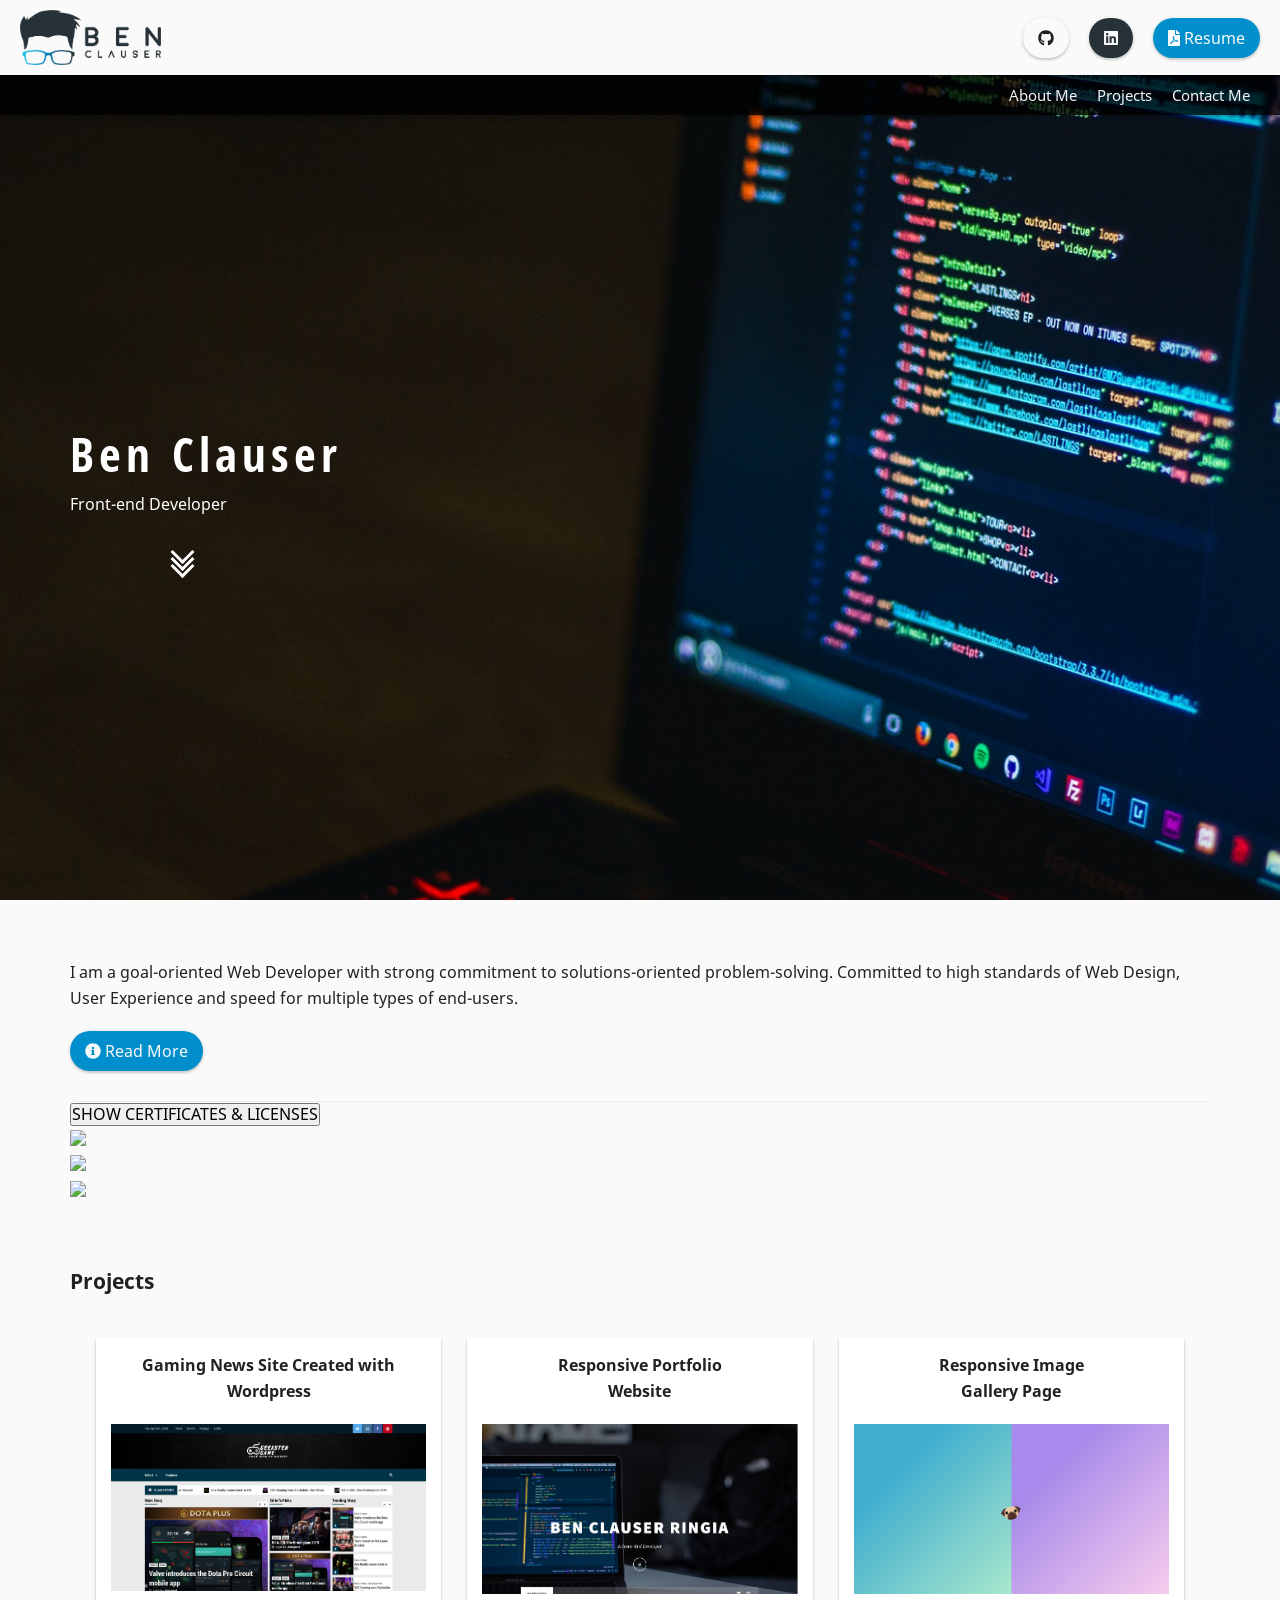
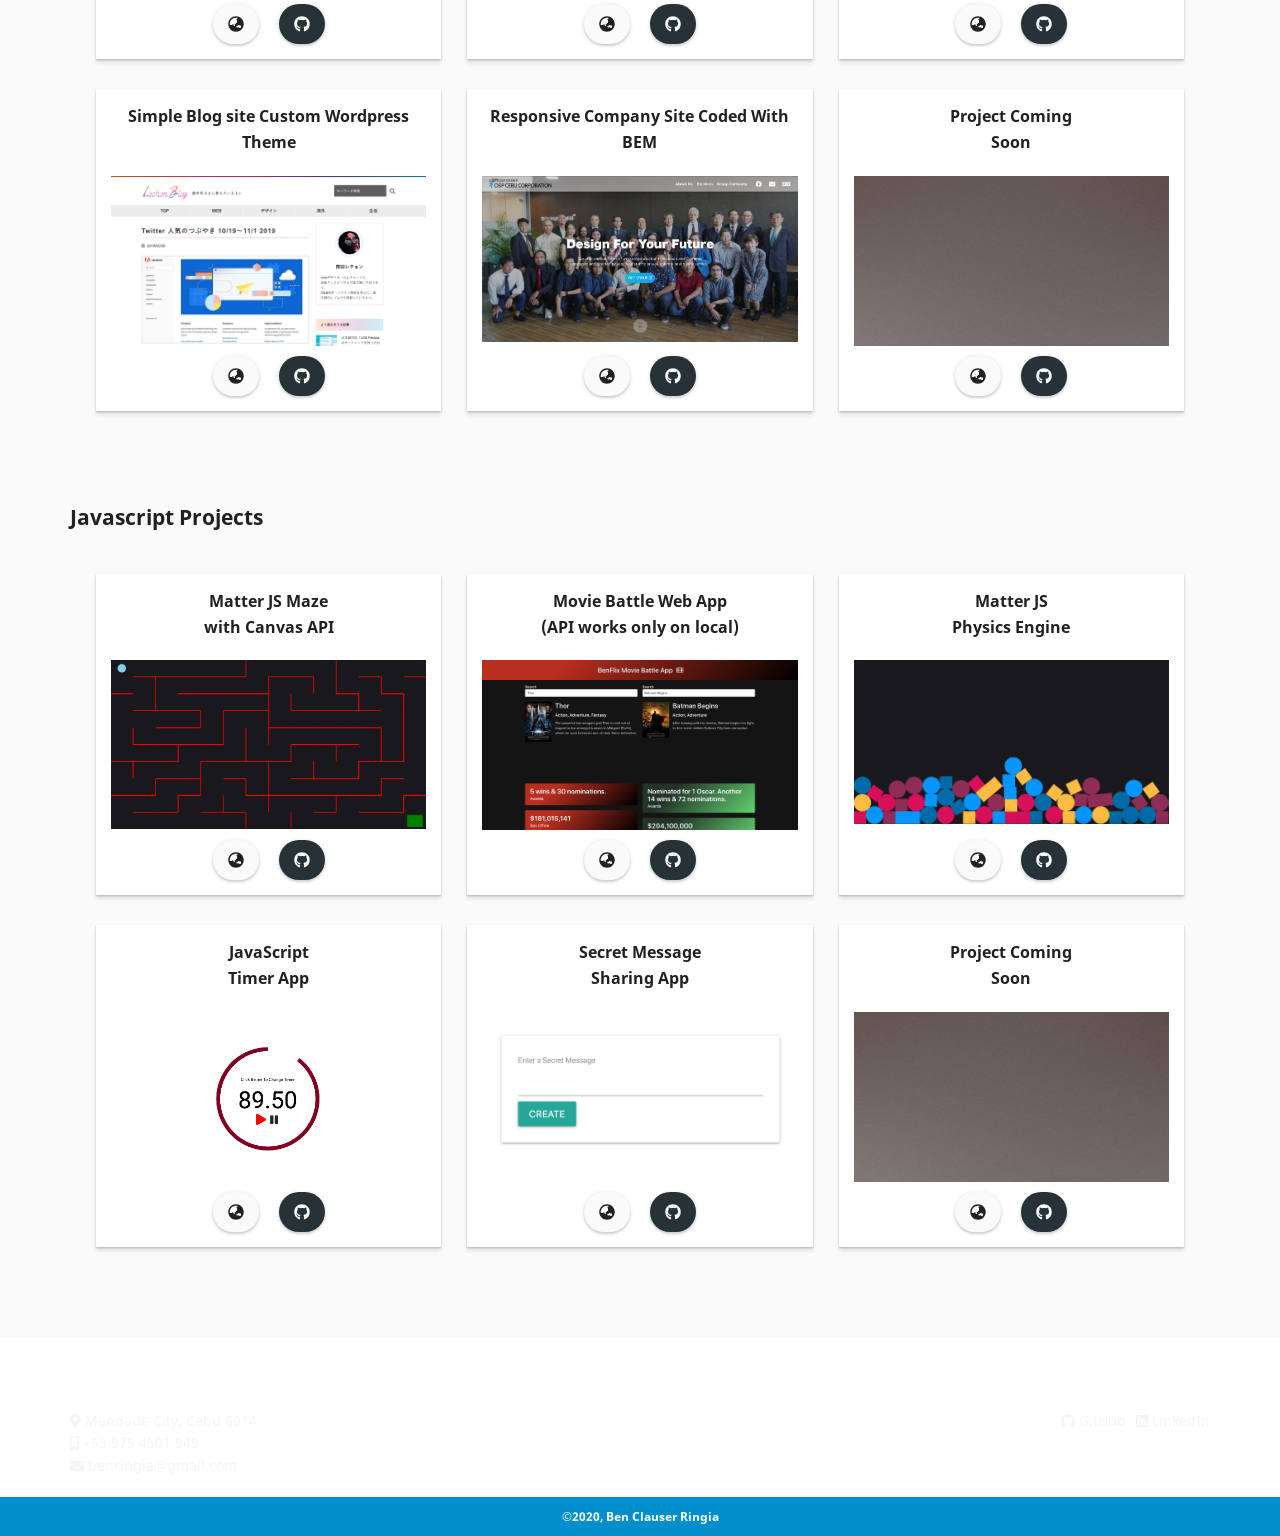
==== index.html @ a56ebf67 "added certificates" ====
<!DOCTYPE html>
<html class="no-js" lang="EN">
  <head>
    <meta http-equiv="X-UA-Compatible" content="IE=edge">
    <meta charset="utf-8">

    <title>Ben Clauser</title>

    <meta name="viewport" content="width=device-width, initial-scale=1">

    <meta name="mobile-web-app-capable" content="yes">
    <meta name="theme-color" content="#263238">

    <meta name="apple-mobile-web-app-capable" content="yes">
    <meta name="apple-mobile-web-app-status-bar-style" content="black">

    <meta name="msapplication-TileColor" content="#263238">
    <meta name="msapplication-TileImage" content="assets/app-icon/ms-icon-144x144.png">

    <link rel="apple-touch-icon" sizes="57x57" href="assets/app-icon/apple-icon-57x57.png">
    <link rel="apple-touch-icon" sizes="60x60" href="assets/app-icon/apple-icon-60x60.png">
    <link rel="apple-touch-icon" sizes="72x72" href="assets/app-icon/apple-icon-72x72.png">
    <link rel="apple-touch-icon" sizes="76x76" href="assets/app-icon/apple-icon-76x76.png">
    <link rel="apple-touch-icon" sizes="114x114" href="assets/app-icon/apple-icon-114x114.png">
    <link rel="apple-touch-icon" sizes="120x120" href="assets/app-icon/apple-icon-120x120.png">
    <link rel="apple-touch-icon" sizes="144x144" href="assets/app-icon/apple-icon-144x144.png">
    <link rel="apple-touch-icon" sizes="152x152" href="assets/app-icon/apple-icon-152x152.png">
    <link rel="apple-touch-icon" sizes="180x180" href="assets/app-icon/apple-icon-180x180.png">

    <link rel="icon" type="image/png" sizes="192x192" href="assets/app-icon/android-icon-192x192.png">
    <link rel="icon" type="image/png" sizes="32x32" href="assets/app-icon/favicon-32x32.png">
    <link rel="icon" type="image/png" sizes="96x96" href="assets/app-icon/favicon-96x96.png">
    <link rel="icon" type="image/png" sizes="16x16" href="assets/app-icon/favicon-16x16.png">
    <link rel="shortcut icon" href="assets/app-icon/favicon.ico">

    <link href='https://fonts.googleapis.com/css?family=Raleway:400,200' rel='stylesheet' type='text/css'> 
    <!-- <link href="//netdna.bootstrapcdn.com/font-awesome/4.1.0/css/font-awesome.min.css" rel="stylesheet"> -->


    <link rel="stylesheet" type="text/css" media="all" href="styles/style.css">
  </head>

  <body id="site-body">

    <!--[if IE]><p class="c-browser-notice">You are using an <strong>outdated</strong> browser. Please upgrade your browser to improve your experience and security.</p><![endif]-->

    <header class="l-site-header">

      <div class="l-site-header-content l-flex is-jus-spbetween is-alt-center">

        <div class="l-site-header-branding">
          <a class="c-site-branding" href="index.html">
          <img class="c-site-branding-logo" src="assets/images/logo.png" alt="benclauser">
          <!-- <h1 class="c-site-branding-title u-hidden-md-max">Ben<span class="u-color-info">Clauser</span></h1> -->
          </a>
        </div><!-- End - branding -->

        <div class="l-site-header-action l-flex is-col is-row-md is-jus-center l-gap-20">
          <div class="l-gap-item hovbtn"><a class="c-button btn is-light" href="https://github.com/benringia" target="_blank"><i class="fab fa-github"></i><span class="u-hidden-lg-max custom">&nbsp;GitHub</span></a></div>
          <div class="l-gap-item hovbtn"><a class="c-button btn" href="https://www.linkedin.com/in/benringia/" target="_blank"><i class="fab fa-linkedin"></i><span class="u-hidden-lg-max custom">&nbsp;LinkedIn</span></a></div>
          <div class="l-gap-item"><a class="c-button is-info" href="" target="_blank"><i class="fas fa-file-pdf"></i><span class="u-hidden-lg-max">&nbsp;Resume</span></a></div>
        </div><!-- End - cta -->

        <div class="l-site-header-menu u-hidden-lg-min">
          <a class="c-site-menu" href="javascript:void(0)"><span class="c-site-menu-box"><span class="c-site-menu-inner"></span></span></a>
        </div><!-- End - menu -->

      </div><!-- End - content -->

      <div class="l-site-header-content u-background-black02">

        <nav class="l-site-header-navigation">
          <ul class="c-site-nav">
            <li class="c-site-nav-item"><a href="#contact">Contact Me</a></li>
            <li class="c-site-nav-item"><a href="#projects">Projects</a></li>
            <li class="c-site-nav-item"><a href="#start">About Me</a></li>
          </ul><!-- End - site-nav -->
        </nav><!-- End - navigation -->

      </div><!-- End - content -->

    </header><!-- End - site-header -->


    <main class="l-site-main">

      <div class="l-site-atf l-parallax u-background-grey-200">

        <div class="l-container l-flex is-alt-center-md u-height-100">
          <div class="l-flex-item-12">
            <section class="l-section has-padding-narrow">

              <h2 class="c-heading-above-the-fold u-color-primary">Ben Clauser</h2>
              <p class="u-color-primary u-mar-bottom-20 u-mar-bottom-lg-40">Front-end Developer</p>
              <div class="arrow">
                <span></span>
                <span></span>
                <span></span>
              </div>
              <!-- <div class="l-flex is-jus-center l-gap-20 u-mar-bottom-10">
                <div class="l-gap-item"><a class="c-button is-success" href=""><i class="fas fa-cloud-download-alt"></i>&nbsp;Download</a></div>
                <div class="l-gap-item"><a class="c-button" href=""><i class="fas fa-folder-open"></i><span class="u-hidden-lg-max">&nbsp;All Version</span></a></div>
              </div> -->

            </section><!-- End - section -->
          </div><!-- End - flex content -->
        </div><!-- End - container -->

        
         
          <img class="l-parallax-image" data-speed="-1" src="assets/images/image-above-the-fold.jpg" alt="Parallax Image">
        

      </div><!-- End - site-atf, parallax -->

      <article class="l-site-content">

        <!-- This heading is for screen reader -->
        <h6 class="sr-only">Ben Clauser Ringia</h6>

        <div class="u-bordered is-bottom is-seq">
          <div class="l-container">
            <section id="start" class="l-section">

              <!-- <h2 class="c-heading-section u-mar-bottom-20 u-mar-bottom-lg-20">About Me</h2> -->

              <div class="u-bordered is-bottom u-pad-bottom-20 u-pad-bottom-md-30">
                <p class="u-mar-bottom-20">I am a goal-oriented Web Developer with strong commitment to solutions-oriented problem-solving. Committed to high standards of Web Design, User Experience and speed for multiple types of end-users.</p>
                <div class="l-gap-item"><a class="c-button .minw is-info" href=""><i class="icon fas fa-info-circle"></i><span>&nbsp;Read More</span></a></div>
              </div>
              <div class="accordion-parent">
                <button class="accordion">SHOW CERTIFICATES & LICENSES</button>
                <div class="panel">
                <div class="galleryContainer">
                  <div class="slideShowContainer">
                      <!-- <div id="playPause" onclick="playPauseSlides()"></div> -->
                      <div onclick="plusSlides(-1)" class="nextPrevBtn leftArrow"><span class="arrow arrowLeft"></span></div>
                      <div onclick="plusSlides(1)" class="nextPrevBtn rightArrow"><span class="arrow arrowRight"></span></div>
                      
                      <div class="imageHolder">
                          <img src="assets/images/cert2.png">
                      </div>
                      <div class="imageHolder">
                          <img src="assets/images/cert1.jpg">
                      </div>
                      <div class="imageHolder">
                          <img src="assets/images/cert3.png">
                      </div>
                      <!-- <div class="imageHolder">
                          <img src="images/img_4.jpg">
                          <p class="captionText">Caption Text-04</p>
                      </div> -->
                  </div>
                  <div id="dotsContainer"></div>
              </div>
            </div>
            </div>
              

              
                
                  <article id="projects" class="l-article ">
                    <h3 class="c-heading-article u-mar-bottom-20 u-mar-bottom-lg-40">Projects</h3>
                    <div class="carousel alt">
                    <div class="l-flex is-jus-spevenly u-mar-bottom-30">
                      <div class="l-flex-item-md-4 u-background-white u-box-shadow u-pad-15 u-mar-bottom-20 u-mar-bottom-md-0">
                        <h4 class = "u-text-center u-mar-bottom-20">Gaming News Site Created with Wordpress</h4>
                        <a href="http://www.geekstergame.com/" target="_blank" class="u-block u-mar-bottom-10"><div class="u-image"><img class="u-image-fluid u-hover-fx-1" src="assets/images/res-page-wordpress.png" alt=""></div></a>
                        <div class="l-flex is-jus-center l-gap-20 ">
                          <div class="l-gap-item hovbtn"><a class="c-button btn is-light" href="http://www.geekstergame.com/" target="_blank"><i class="fas fa-globe-asia"></i><span class="u-hidden-lg-max custom">&nbsp;Project</span></a></div>
                          <div class="l-gap-item hovbtn"><a class="c-button btn" href="http://www.geekstergame.com/" target="_blank"><i class="fab fa-github"></i><span class="u-hidden-lg-max custom">&nbsp;Code</span></a></div>
                        </div>
                      </div>
                      <div class="l-flex-item-md-4 u-background-white u-box-shadow u-pad-15 u-mar-bottom-20 u-mar-bottom-md-0">
                        <h4 class = "u-text-center u-mar-bottom-20">Responsive Portfolio <br>Website</h4>
                        <a href="https://benringia.github.io/benclauser/" target="_blank"class="u-block u-mar-bottom-10"><div class="u-image"><img class="u-image-fluid u-hover-fx-1" src="assets/images/portfolio.png" alt=""></div></a>
                        <div class="l-flex is-jus-center l-gap-20 ">
                          <div class="l-gap-item hovbtn"><a class="c-button btn is-light" href="https://benringia.github.io/benclauser/" target="_blank"><i class="fas fa-globe-asia"></i><span class="u-hidden-lg-max custom">&nbsp;Project</span></a></div>
                          <div class="l-gap-item hovbtn"><a class="c-button btn" href="https://github.com/benringia/benclauser" target="_blank"><i class="fab fa-github"></i><span class="u-hidden-lg-max custom">&nbsp;Code</span></a></div>
                        </div>
                      </div>

                      <div class="l-flex-item-md-4 u-background-white u-box-shadow u-pad-15 u-mar-bottom-20 u-mar-bottom-md-0">
                        <h4 class = "u-text-center u-mar-bottom-20">Responsive Image <br>Gallery Page</h4>
                        <a href="https://benringia.github.io/nickles/" target="_blank" class="u-block u-mar-bottom-10"><div class="u-image"><img class="u-image-fluid u-hover-fx-1" src="assets/images/nickles.png" alt=""></div></a>
                        <div class="l-flex is-jus-center l-gap-20 ">
                          <div class="l-gap-item hovbtn"><a class="c-button btn is-light" href="https://benringia.github.io/nickles/" target="_blank"><i class="fas fa-globe-asia"></i><span class="u-hidden-lg-max custom">&nbsp;Project</span></a></div>
                          <div class="l-gap-item hovbtn"><a class="c-button btn" href="https://github.com/benringia/nickles" target="_blank"><i class="fab fa-github"></i><span class="u-hidden-lg-max custom">&nbsp;Code</span></a></div>
                        </div>
                      </div>
                    </div>
                    

                    <div class="l-flex is-jus-spevenly u-mar-bottom-30">
                      <div class="l-flex-item-md-4 u-background-white u-box-shadow u-pad-15 u-mar-bottom-20 u-mar-bottom-md-0">
                        <h4 class = "u-text-center u-mar-bottom-20">Simple Blog site Custom Wordpress Theme</h4>
                        <a href="https://benringia.github.io/blg/" target="_blank" class="u-block u-mar-bottom-10"><div class="u-image"><img class="u-image-fluid u-hover-fx-1" src="assets/images/res-wrd-theme.png" alt=""></div></a>
                        <div class="l-flex is-jus-center l-gap-20 ">
                          <div class="l-gap-item hovbtn"><a class="c-button btn is-light" href="https://benringia.github.io/blg/" target="_blank"><i class="fas fa-globe-asia"></i><span class="u-hidden-lg-max custom">&nbsp;Project</span></a></div>
                          <div class="l-gap-item hovbtn"><a class="c-button btn" href="https://github.com/benringia/blg" target="_blank"><i class="fab fa-github"></i><span class="u-hidden-lg-max custom">&nbsp;Code</span></a></div>
                        </div>
                      </div>
                      <div class="l-flex-item-md-4 u-background-white u-box-shadow u-pad-15 u-mar-bottom-20 u-mar-bottom-md-0">
                        <h4 class = "u-text-center u-mar-bottom-20">Responsive Company Site Coded With BEM</h4>
                        <a href="" class="u-block u-mar-bottom-10"><div class="u-image"><img class="u-image-fluid u-hover-fx-1" src="assets/images/res-page.png" alt=""></div></a>
                        <div class="l-flex is-jus-center l-gap-20 ">
                          <div class="l-gap-item hovbtn"><a class="c-button btn is-light" href=""><i class="fas fa-globe-asia"></i><span class="u-hidden-lg-max custom">&nbsp;Project</span></a></div>
                          <div class="l-gap-item hovbtn"><a class="c-button btn" href=""><i class="fab fa-github"></i><span class="u-hidden-lg-max custom">&nbsp;Code</span></a></div>
                        </div>
                      </div>
                      
                      <div class="l-flex-item-md-4 u-background-white u-box-shadow u-pad-15 u-mar-bottom-20 u-mar-bottom-md-0">
                        <h4 class = "u-text-center u-mar-bottom-20">Project Coming <br> Soon</h4>
                        <a href="" class="u-block u-mar-bottom-10"><div class="u-image"><img class="u-image-fluid u-hover-fx-1" src="assets/images/pic03.jpg" alt=""></div></a>
                        <div class="l-flex is-jus-center l-gap-20 ">
                          <div class="l-gap-item hovbtn"><a class="c-button btn is-light" href=""><i class="fas fa-globe-asia"></i><span class="u-hidden-lg-max custom">&nbsp;Project</span></a></div>
                          <div class="l-gap-item hovbtn"><a class="c-button btn" href=""><i class="fab fa-github"></i><span class="u-hidden-lg-max custom">&nbsp;Code</span></a></div>
                        </div>
                      </div>
                    </div>
                  </div> <!--Carousel-->
                    
                  </article><!-- End - article -->

                  <article id="javascript" class="l-article">

                    <h3 class="c-heading-article u-mar-bottom-20 u-mar-bottom-lg-40">Javascript Projects</h3>
                    <div class="l-flex is-jus-spevenly u-mar-bottom-30">
                      <div class="l-flex-item-md-4 u-background-white u-box-shadow u-pad-15 u-mar-bottom-20 u-mar-bottom-md-0">
                        <h4 class = "u-text-center u-mar-bottom-20">Matter JS Maze<br>with Canvas API</h4>
                        <a href="https://benringia.github.io/matter-maze/" target="_blank" class="u-block u-mar-bottom-10"><div class="u-image"><img class="u-image-fluid u-hover-fx-1" src="assets/images/maze.png" alt=""></div></a>
                        <div class="l-flex is-jus-center l-gap-20 ">
                          <div class="l-gap-item hovbtn"><a class="c-button btn is-light" href="https://benringia.github.io/matter-maze/" target="_blank"><i class="fas fa-globe-asia"></i><span class="u-hidden-lg-max custom">&nbsp;Project</span></a></div>
                          <div class="l-gap-item hovbtn"><a class="c-button btn" href="https://github.com/benringia/matter-maze/blob/master/app.js" target="_blank"><i class="fab fa-github"></i><span class="u-hidden-lg-max custom">&nbsp;Code</span></a></div>
                        </div>
                      </div>
                     
                      <div class="l-flex-item-md-4 u-background-white u-box-shadow u-pad-15 u-mar-bottom-20 u-mar-bottom-md-0">
                        <h4 class = "u-text-center u-mar-bottom-20">Movie Battle Web App<br>(API works only on local)</h4>
                        <a href="https://github.com/benringia/moviebattle" target="_blank" class="u-block u-mar-bottom-10"><div class="u-image"><img class="u-image-fluid u-hover-fx-1" src="assets/images/moviefight.png" alt=""></div></a>
                        <div class="l-flex is-jus-center l-gap-20 ">
                          <div class="l-gap-item hovbtn"><a class="c-button btn is-light" href="https://github.com/benringia/moviebattle" target="_blank"><i class="fas fa-globe-asia"></i><span class="u-hidden-lg-max custom">&nbsp;Project</span></a></div>
                          <div class="l-gap-item hovbtn"><a class="c-button btn" href="https://github.com/benringia/moviebattle" target="_blank"><i class="fab fa-github"></i><span class="u-hidden-lg-max custom">&nbsp;Code</span></a></div>
                        </div>
                      </div>
                      <div class="l-flex-item-md-4 u-background-white u-box-shadow u-pad-15 u-mar-bottom-20 u-mar-bottom-md-0">
                        <h4 class = "u-text-center u-mar-bottom-20">Matter JS <br>Physics Engine</h4>
                        <a href="https://benringia.github.io/physicsengine/" target="_blank" class="u-block u-mar-bottom-10"><div class="u-image"><img class="u-image-fluid u-hover-fx-1" src="assets/images/shapes.png" alt=""></div></a>
                        <div class="l-flex is-jus-center l-gap-20 ">
                          <div class="l-gap-item hovbtn"><a class="c-button btn is-light" href="https://benringia.github.io/physicsengine/" target="_blank"><i class="fas fa-globe-asia"></i><span class="u-hidden-lg-max custom">&nbsp;Project</span></a></div>
                          <div class="l-gap-item hovbtn"><a class="c-button btn" href="https://github.com/benringia/physicsengine/blob/master/app.js" target="_blank"><i class="fab fa-github"></i><span class="u-hidden-lg-max custom">&nbsp;Code</span></a></div>
                        </div>
                      </div>
                     
                    </div>

                    <div class="l-flex is-jus-spevenly u-mar-bottom-30">
                     
                      <div class="l-flex-item-md-4 u-background-white u-box-shadow u-pad-15 u-mar-bottom-20 u-mar-bottom-md-0">
                        <h4 class = "u-text-center u-mar-bottom-20">JavaScript<br>Timer App</h4>
                        <a href="https://benringia.github.io/timer/" target="_blank"class="u-block u-mar-bottom-10"><div class="u-image"><img class="u-image-fluid u-hover-fx-1" src="assets/images/timer.png" alt=""></div></a>
                        <div class="l-flex is-jus-center l-gap-20 ">
                          <div class="l-gap-item hovbtn"><a class="c-button btn is-light" href="https://benringia.github.io/timer/" target="_blank"><i class="fas fa-globe-asia"></i><span class="u-hidden-lg-max custom">&nbsp;Project</span></a></div>
                          <div class="l-gap-item hovbtn"><a class="c-button btn" href="https://github.com/benringia/timer/blob/master/timer.js" target="_blank"><i class="fab fa-github"></i><span class="u-hidden-lg-max custom">&nbsp;Code</span></a></div>
                        </div>
                      </div>
                      <div class="l-flex-item-md-4 u-background-white u-box-shadow u-pad-15 u-mar-bottom-20 u-mar-bottom-md-0">
                        <h4 class = "u-text-center u-mar-bottom-20">Secret Message<br>Sharing App</h4>
                        <a href="https://benringia.github.io/secretmessage/" target="_blank" class="u-block u-mar-bottom-10"><div class="u-image"><img class="u-image-fluid u-hover-fx-1" src="assets/images/message.png" alt=""></div></a>
                        <div class="l-flex is-jus-center l-gap-20 ">
                          <div class="l-gap-item hovbtn"><a class="c-button btn is-light" href="https://benringia.github.io/secretmessage/" target="_blank"><i class="fas fa-globe-asia"></i><span class="u-hidden-lg-max custom">&nbsp;Project</span></a></div>
                          <div class="l-gap-item hovbtn"><a class="c-button btn" href="https://github.com/benringia/secretmessage" target="_blank"><i class="fab fa-github"></i><span class="u-hidden-lg-max custom">&nbsp;Code</span></a></div>
                        </div>
                      </div>
                      <div class="l-flex-item-md-4 u-background-white u-box-shadow u-pad-15 u-mar-bottom-20 u-mar-bottom-md-0">
                        <h4 class = "u-text-center u-mar-bottom-20">Project Coming<br>Soon</h4>
                        <a href="" target="_blank" class="u-block u-mar-bottom-10"><div class="u-image"><img class="u-image-fluid u-hover-fx-1" src="assets/images/pic03.jpg" alt=""></div></a>
                        <div class="l-flex is-jus-center l-gap-20 ">
                          <div class="l-gap-item hovbtn"><a class="c-button btn is-light" href="" target="_blank"><i class="fas fa-globe-asia"></i><span class="u-hidden-lg-max custom">&nbsp;Project</span></a></div>
                          <div class="l-gap-item hovbtn"><a class="c-button btn" href="" target="_blank"><i class="fab fa-github"></i><span class="u-hidden-lg-max custom">&nbsp;Code</span></a></div>
                        </div>
                      </div>
                    </div>
         
                  </article><!-- End - article -->
            </section><!-- End - section -->
          </div><!-- End - container -->
        </div><!-- End - bordered -->
      </article><!-- End - site-content -->

    </main><!-- End - site-main -->


    <footer class="l-site-footer">

      <div class="u-background-img l-parallax">
        <div class="l-container">
          <section id="contact" class="l-section has-padding-narrow">
            <h4 class="c-heading-article u-mar-bottom-20 u-color-primary u-text-center u-text-left-md">Contact Me</h4>
            <div class="l-flex is-jus-spbetween-md is-jus-center">
              <ul class="u-list">
                <li class="l-gap-item u-color-grey-100"><i class="fas fa-map-marker-alt"></i>&nbsp;Mandaue City, Cebu 6014</li>
                <li class="l-gap-item u-color-grey-100"><i class="fas fa-mobile-alt"></i>&nbsp;+63 975 4501 949</li>
                <li class="l-gap-item u-color-grey-100"><i class="fas fa-envelope"></i>&nbsp;benringia@gmail.com</li>
              </ul>
              <ul class="u-list l-flex l-gap-10 u-hidden-md-max">
                <li class="l-gap-item"><a class="u-color-info" href="https://github.com/benringia" target="_blank"><i class="fab fa-github"></i>&nbsp;GitHub</a></li>
                <li class="l-gap-item"><a class="u-color-info" href="https://www.linkedin.com/in/benringia/" target="_blank"><i class="fab fa-linkedin"></i>&nbsp;LinkedIn</a></li>
              </ul>
          </div>
          </section><!-- End - section -->
        </div><!-- End - container -->
      </div><!-- End - ext-footer -->

      <div class="u-background-info">
        <div class="l-container">
          <section class="l-section has-padding-no">

            <h5 class="u-pad-10 u-color-white u-text-center u-font-small">&copy;2020, Ben Clauser Ringia</a></h5>

          </section><!-- End - section -->
        </div><!-- End - container -->
      </div><!-- End - main-footer -->

    </footer><!-- End - site-footer -->


    <!-- Addon Cascading Style Sheets -->

    <link rel="stylesheet" type="text/css" media="all" href="addon/fontawesome/fontawesome-all.min.css">
   

    <!-- Essential Javascripts -->
    <script src="scripts/jquery-3.4.1.min.js"></script>
    <script async src="scripts/modernizr-3.7.1.min.js"></script>
    <script async src="scripts/object-fit-images-3.2.3.min.js"></script>
    <script async src="scripts/script.js"></script>

    <!-- Addon Javascripts -->
    <script defer src="addon/fontawesome/js/all.js"></script>
  

    <!-- <pre><code> -->
    <script>
    $("pre code").each(function(){
      var html = $(this).html();
      var pattern = html.match(/\s*\n[\t\s]*/);
      $(this).html(html.replace(new RegExp(pattern, "g"),'\n'));
    });
    </script>

 

    <!-- No Script -->
    <noscript><p class="c-browser-notice">Please enable JavaScript and revisit (reload) this page, Thank you!</p></noscript>

  </body><!-- Body -->
</html>
---- styles/style.css ----
/*
 * CSS METHODOLOGY
 *
 * Organize project files that can better deal with CSS specifics like global namespace, cascade and selectors specificity.
 * Shares the same methodology of some popular methodologies like ITCSS, BEM, SMACSS and OOCSS.
 * This approach is to ensure everyone who participates in the development of a website works with a single codebase and speaks the same language.
 *
 * # Separated CSS codebase
 * Separate CSS codebase to several sections, this helps organized project files that can better deal with CSS specifics like global namespace, cascade and selectors specificity.
 *
 * 1. setting.css - contains custom properties (css variables), font-face, etc.
 * 2. base.css - reset and/or normalize styles, box-sizing definition, etc.
 * 3. layout.css - specific UI layouts.
 * 4. component.css - specific UI components.
 * 5. utitity.css - utilities and helper classes with ability to override anything.
 *
 *
 * # Naming convention
 * Highly useful, powerful, and simple naming convention that makes your front-end code easier to read and understand,
 * easier to work with, easier to scale, more robust and explicit, and a lot more strict.
 *
 * 1. prefix - (u) utility, (l) layout, (c) component, and (js) javascript related classes.
 * 2. classname - preferred class/object name.
 * 3. modifier - preferred modifier name.
 * 4. viewport - (sm) small, (md) medium, (lg) large, (xl) extra large.
 * 5. int - integer (0, 1, 2, 3, 4, 5, 6, 7, 8, 9).
 * 6. others - min, max, auto.
 */


@import "setting.css";
@import "base.css";
@import "layout.css";
@import "component.css";
@import "utility.css";


/*
 * NOTE:
 * You can use the minified version of the styles above (e.g. setting.min.css).
 * You can also use "all.css or all.min.css" instead of this file.
 */
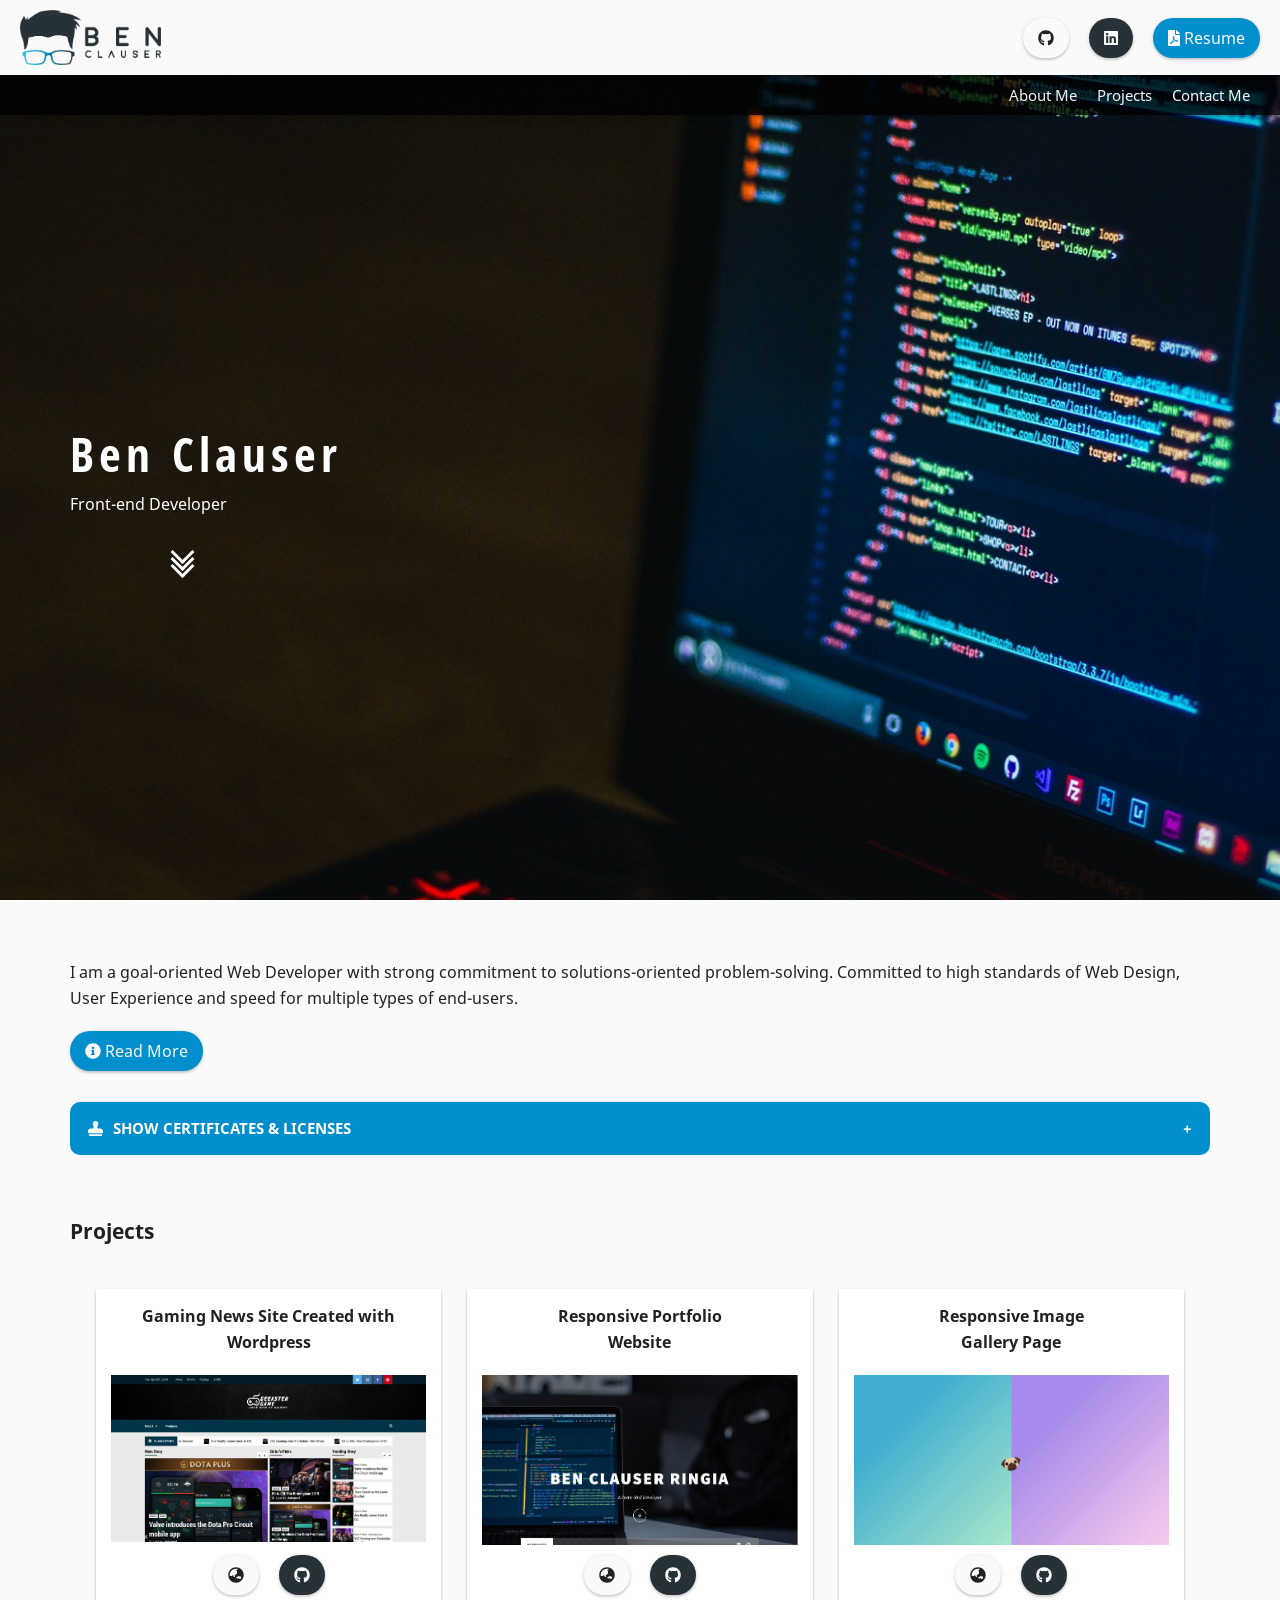
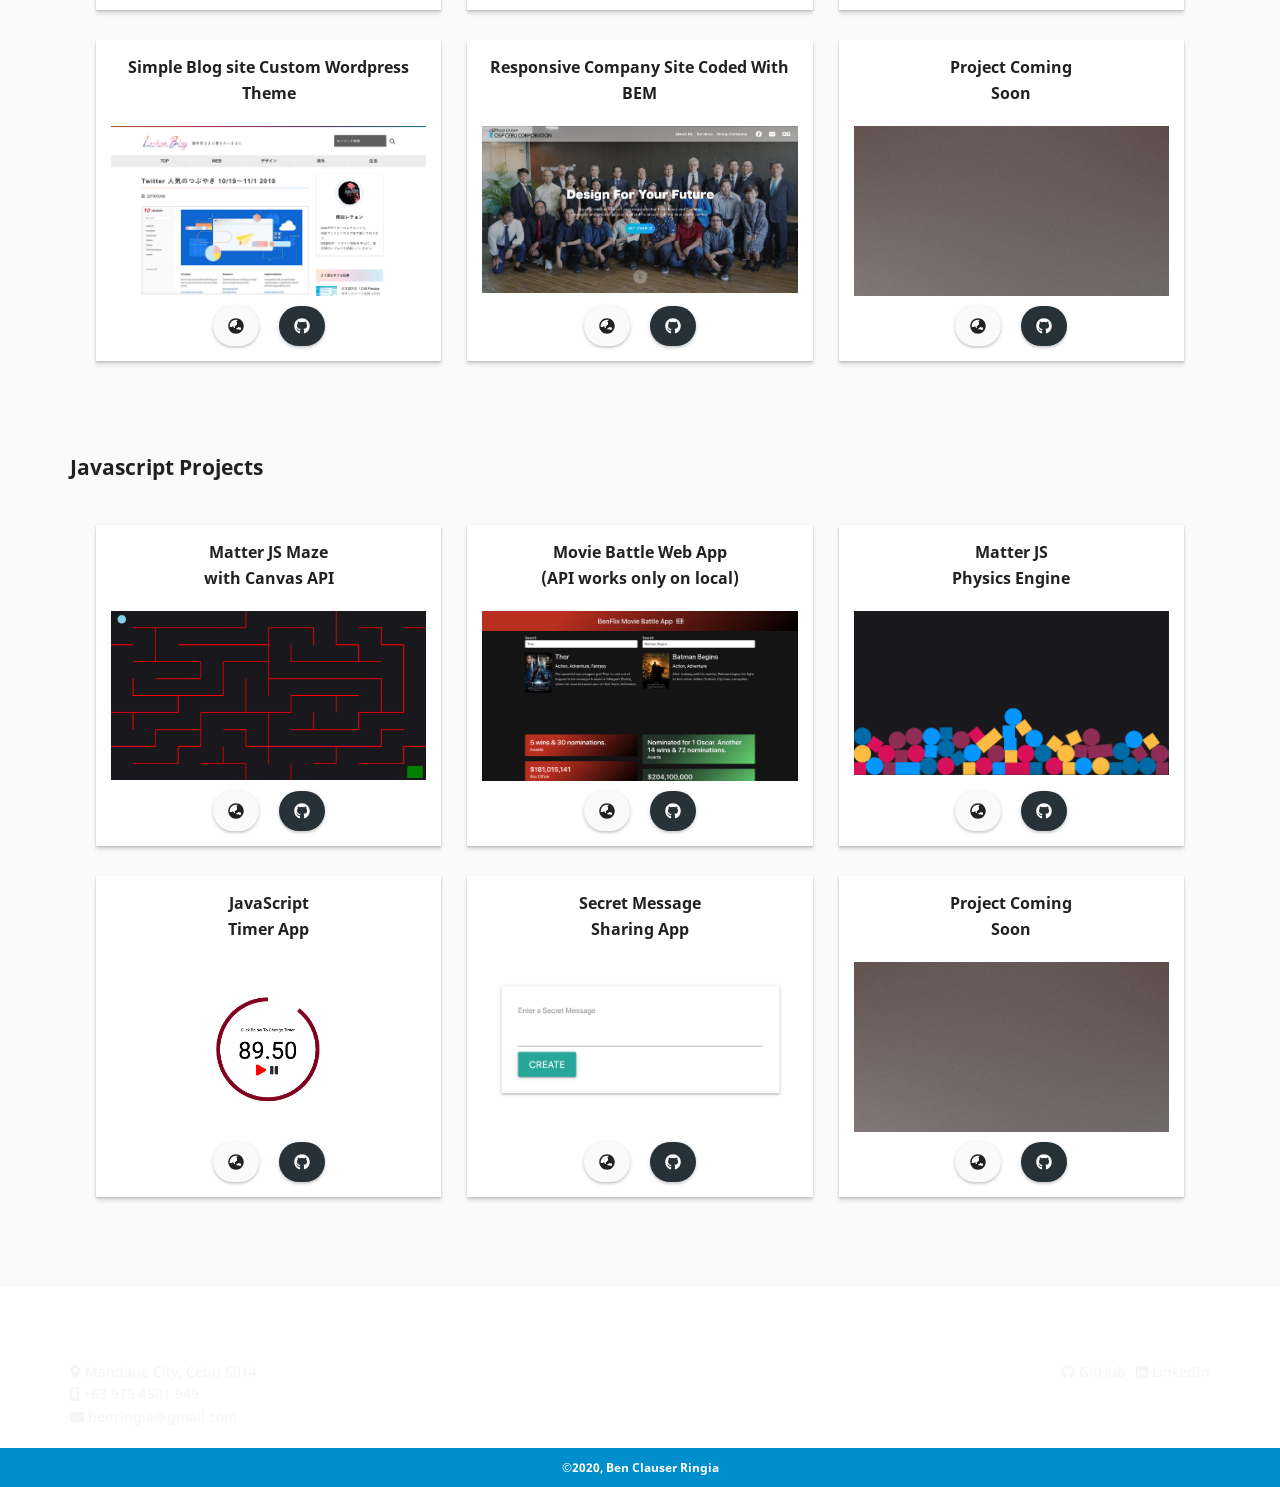
==== commit 5340cd94: "button icon" ====
--- a/index.html
+++ b/index.html
@@ -129,7 +129,7 @@
                 <div class="l-gap-item"><a class="c-button .minw is-info" href=""><i class="icon fas fa-info-circle"></i><span>&nbsp;Read More</span></a></div>
               </div>
               <div class="accordion-parent">
-                <button class="accordion">SHOW CERTIFICATES & LICENSES</button>
+                <button class="accordion"><i class="mar-rt10 fas fa-stamp"></i>SHOW CERTIFICATES & LICENSES</button>
                 <div class="panel">
                 <div class="galleryContainer">
                   <div class="slideShowContainer">
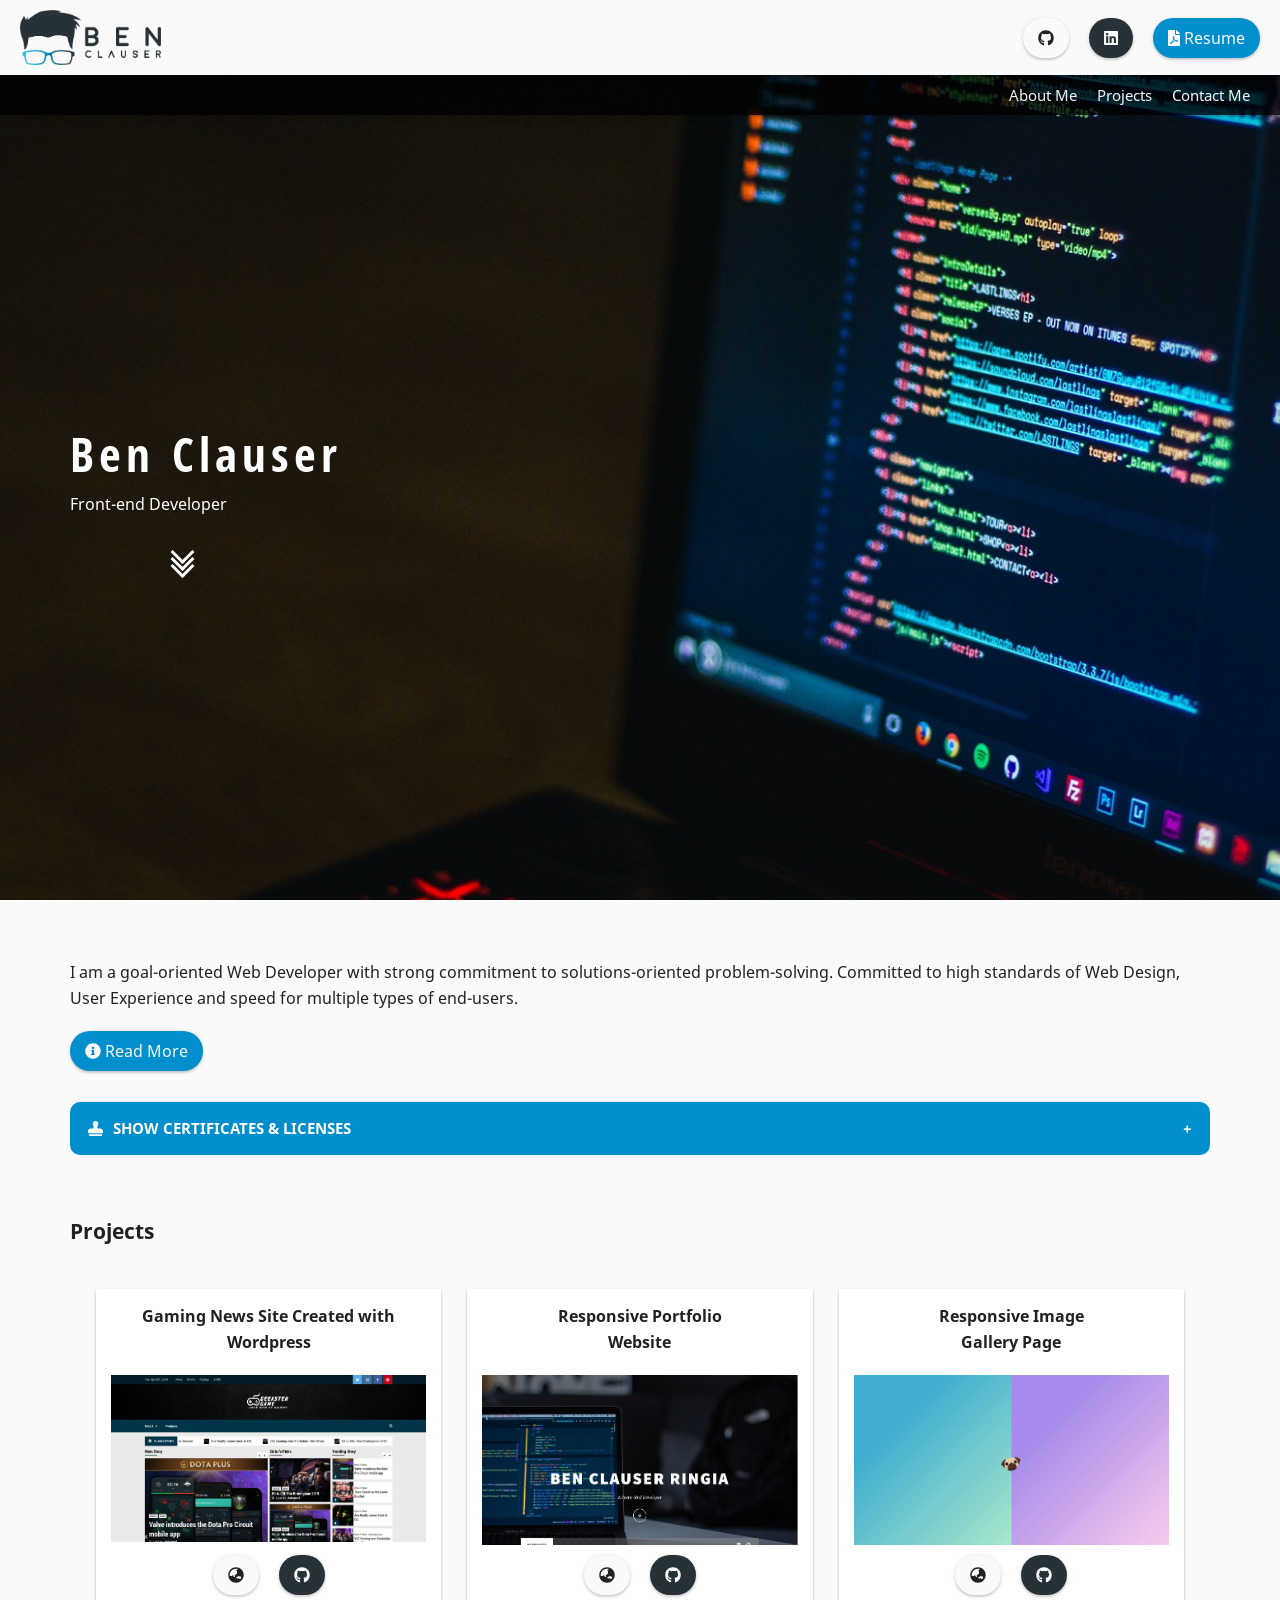
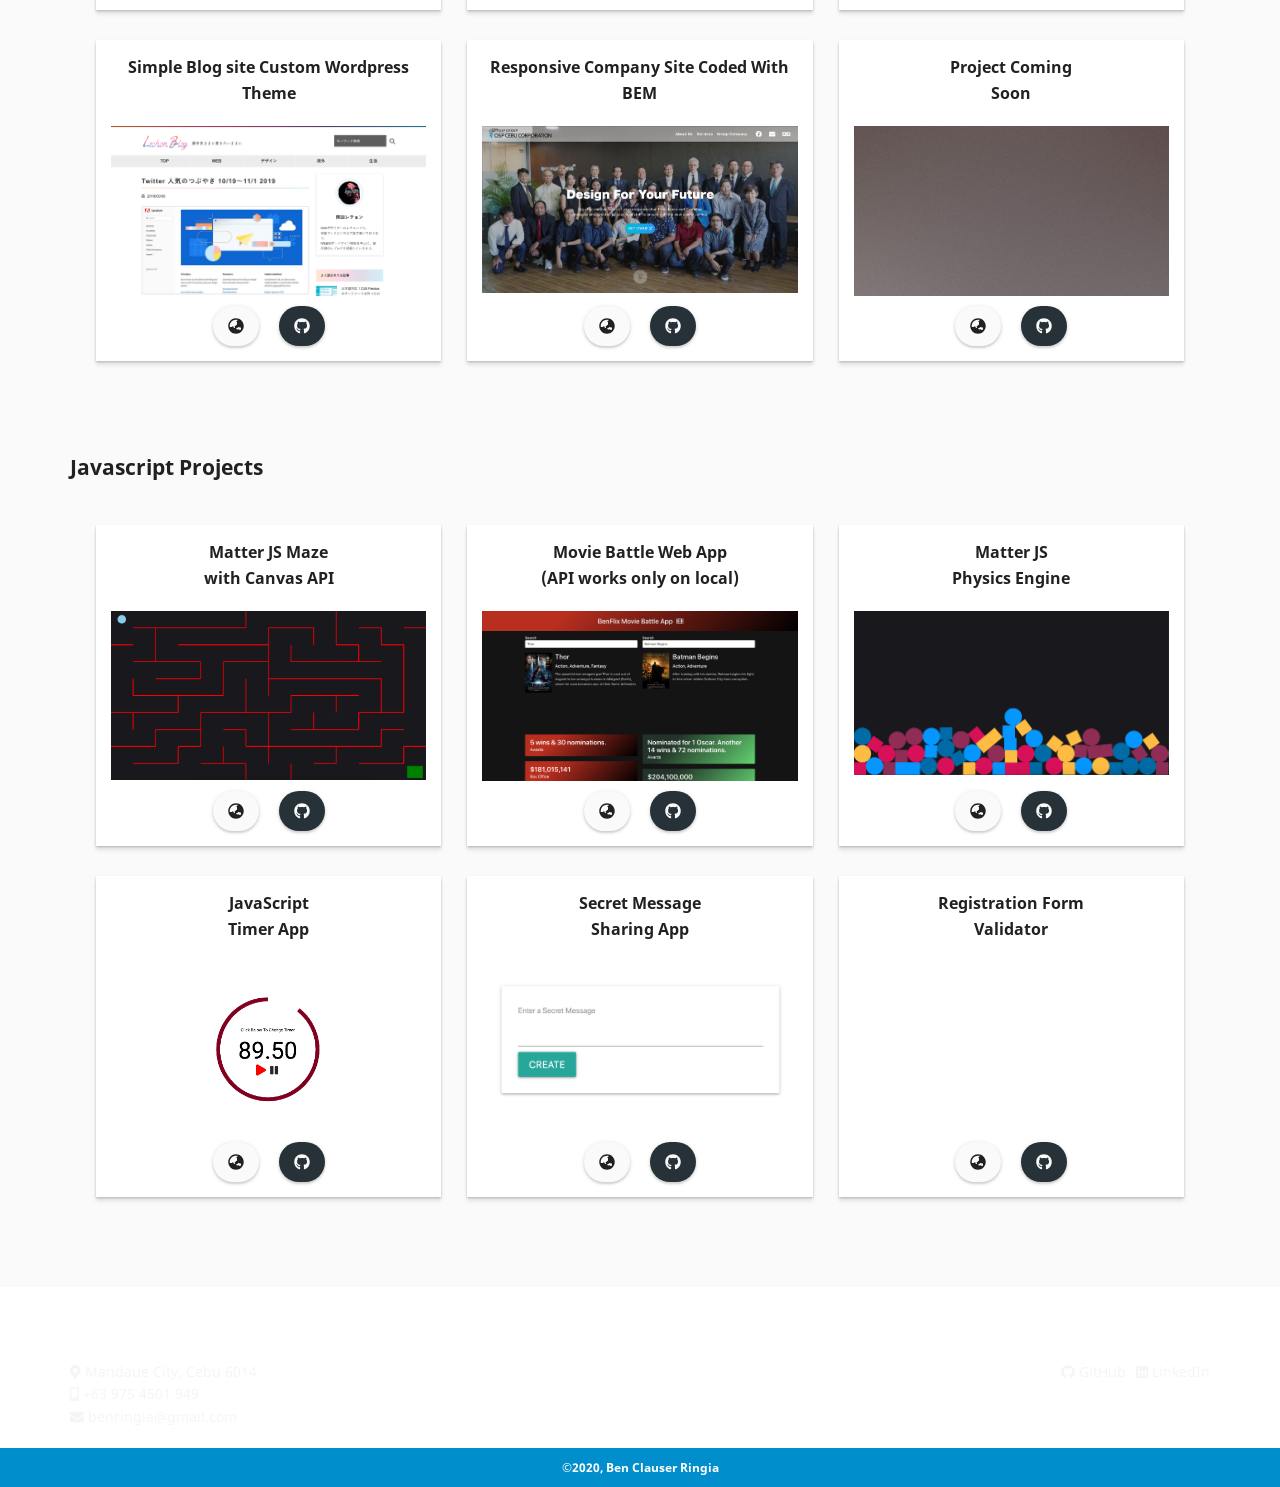
==== commit 55caaf86: "new project" ====
--- a/index.html
+++ b/index.html
@@ -273,11 +273,11 @@
                         </div>
                       </div>
                       <div class="l-flex-item-md-4 u-background-white u-box-shadow u-pad-15 u-mar-bottom-20 u-mar-bottom-md-0">
-                        <h4 class = "u-text-center u-mar-bottom-20">Project Coming<br>Soon</h4>
-                        <a href="" target="_blank" class="u-block u-mar-bottom-10"><div class="u-image"><img class="u-image-fluid u-hover-fx-1" src="assets/images/pic03.jpg" alt=""></div></a>
-                        <div class="l-flex is-jus-center l-gap-20 ">
-                          <div class="l-gap-item hovbtn"><a class="c-button btn is-light" href="" target="_blank"><i class="fas fa-globe-asia"></i><span class="u-hidden-lg-max custom">&nbsp;Project</span></a></div>
-                          <div class="l-gap-item hovbtn"><a class="c-button btn" href="" target="_blank"><i class="fab fa-github"></i><span class="u-hidden-lg-max custom">&nbsp;Code</span></a></div>
+                        <h4 class = "u-text-center u-mar-bottom-20">Registration Form<br>Validator</h4>
+                        <a href="https://benringia.github.io/form-validator/" target="_blank" class="u-block u-mar-bottom-10"><div class="u-image"><img class="u-image-fluid u-hover-fx-1" src="assets/images/form.png" alt=""></div></a>
+                        <div class="l-flex is-jus-center l-gap-20 ">
+                          <div class="l-gap-item hovbtn"><a class="c-button btn is-light" href="https://benringia.github.io/form-validator/" target="_blank"><i class="fas fa-globe-asia"></i><span class="u-hidden-lg-max custom">&nbsp;Project</span></a></div>
+                          <div class="l-gap-item hovbtn"><a class="c-button btn" href="https://github.com/benringia/form-validator/blob/master/app.js" target="_blank"><i class="fab fa-github"></i><span class="u-hidden-lg-max custom">&nbsp;Code</span></a></div>
                         </div>
                       </div>
                     </div>
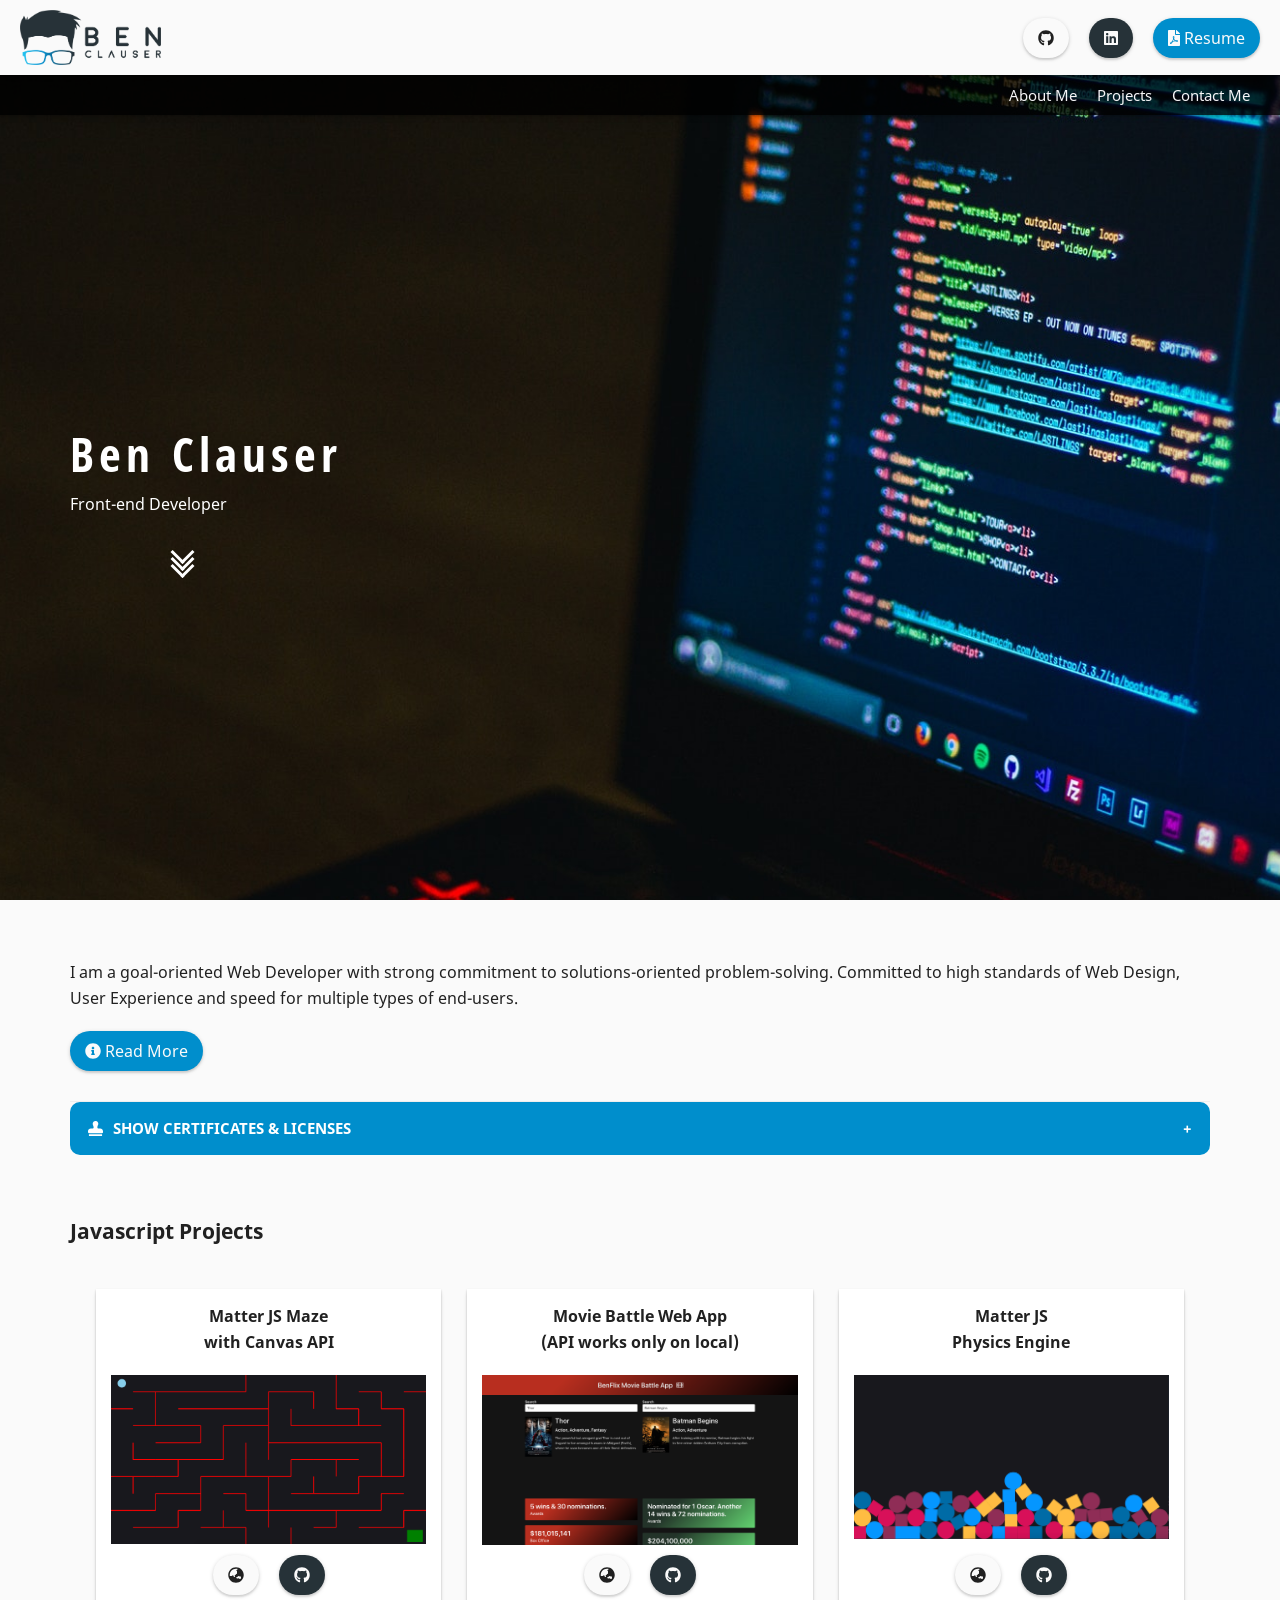
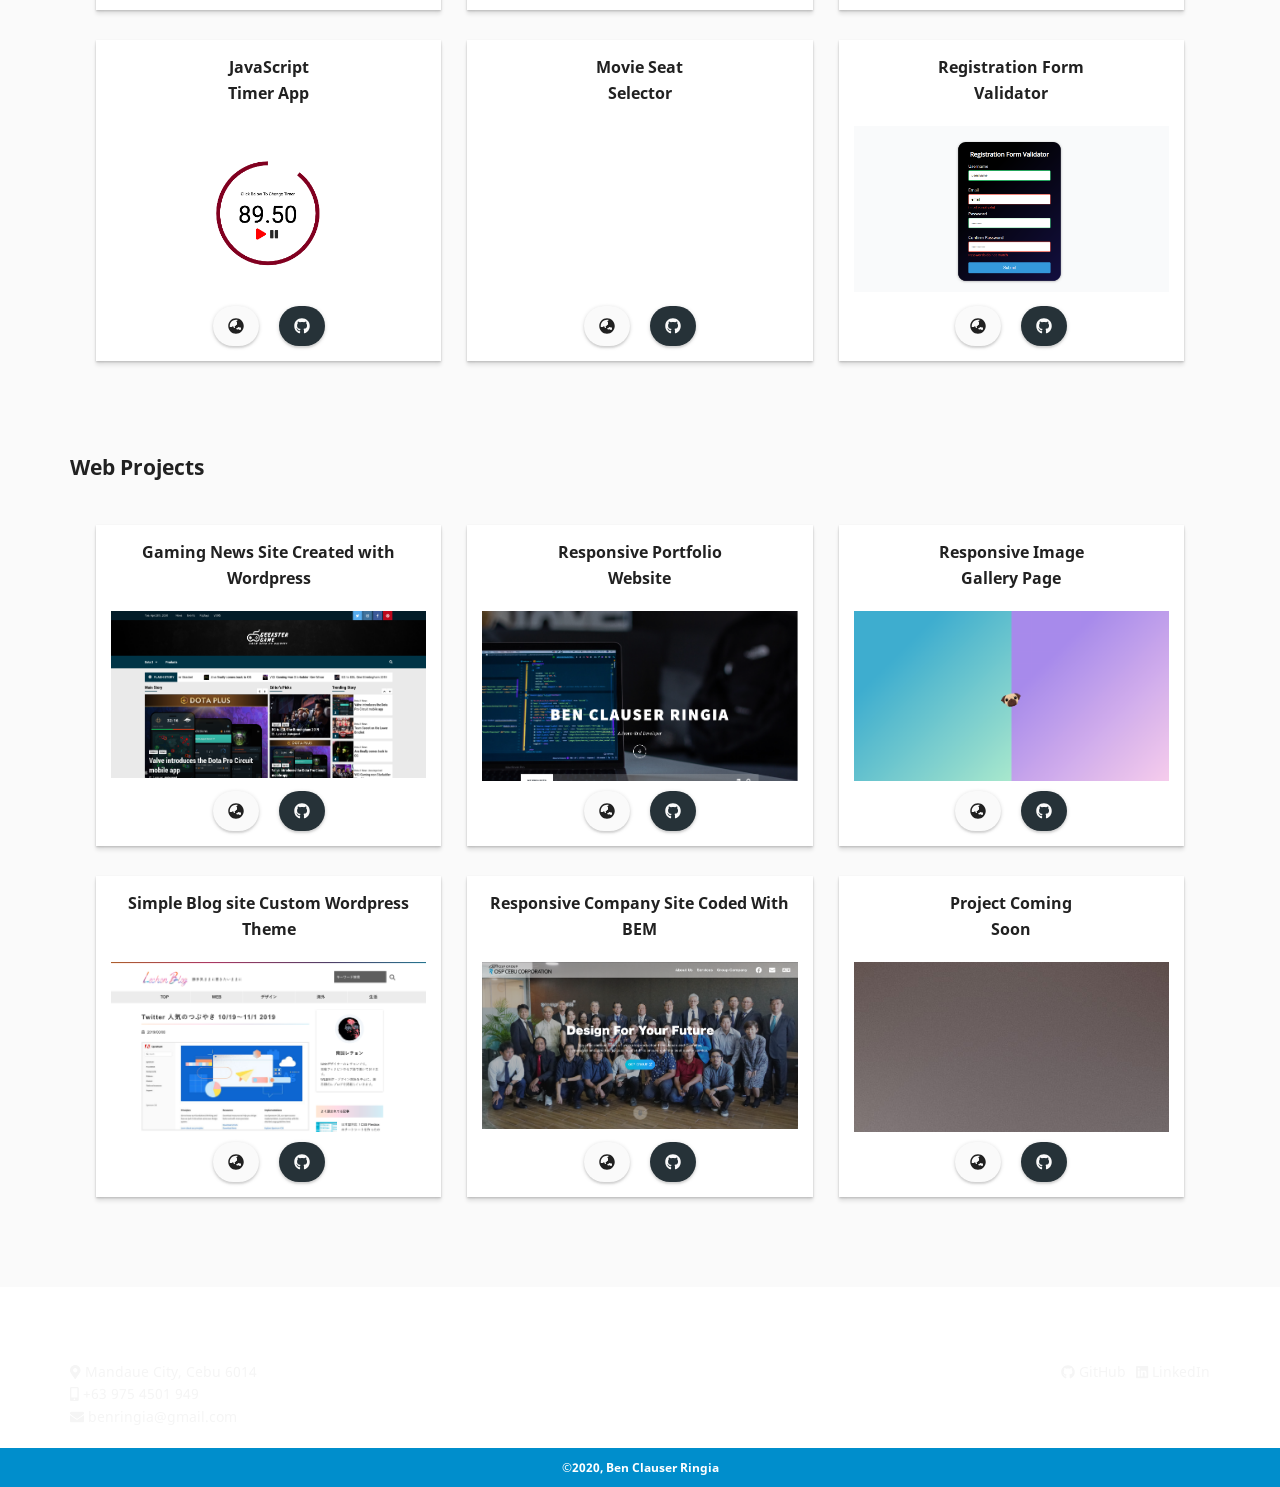
==== commit b244206d: "new project" ====
--- a/index.html
+++ b/index.html
@@ -158,9 +158,71 @@
               
 
               
-                
+            <article id="javascript" class="l-article">
+
+              <h3 class="c-heading-article u-mar-bottom-20 u-mar-bottom-lg-40">Javascript Projects</h3>
+              <div class="l-flex is-jus-spevenly u-mar-bottom-30">
+                <div class="l-flex-item-md-4 u-background-white u-box-shadow u-pad-15 u-mar-bottom-20 u-mar-bottom-md-0">
+                  <h4 class = "u-text-center u-mar-bottom-20">Matter JS Maze<br>with Canvas API</h4>
+                  <a href="https://benringia.github.io/matter-maze/" target="_blank" class="u-block u-mar-bottom-10"><div class="u-image"><img class="u-image-fluid u-hover-fx-1" src="assets/images/maze.png" alt=""></div></a>
+                  <div class="l-flex is-jus-center l-gap-20 ">
+                    <div class="l-gap-item hovbtn"><a class="c-button btn is-light" href="https://benringia.github.io/matter-maze/" target="_blank"><i class="fas fa-globe-asia"></i><span class="u-hidden-lg-max custom">&nbsp;Project</span></a></div>
+                    <div class="l-gap-item hovbtn"><a class="c-button btn" href="https://github.com/benringia/matter-maze/blob/master/app.js" target="_blank"><i class="fab fa-github"></i><span class="u-hidden-lg-max custom">&nbsp;Code</span></a></div>
+                  </div>
+                </div>
+               
+                <div class="l-flex-item-md-4 u-background-white u-box-shadow u-pad-15 u-mar-bottom-20 u-mar-bottom-md-0">
+                  <h4 class = "u-text-center u-mar-bottom-20">Movie Battle Web App<br>(API works only on local)</h4>
+                  <a href="https://github.com/benringia/moviebattle" target="_blank" class="u-block u-mar-bottom-10"><div class="u-image"><img class="u-image-fluid u-hover-fx-1" src="assets/images/moviefight.png" alt=""></div></a>
+                  <div class="l-flex is-jus-center l-gap-20 ">
+                    <div class="l-gap-item hovbtn"><a class="c-button btn is-light" href="https://github.com/benringia/moviebattle" target="_blank"><i class="fas fa-globe-asia"></i><span class="u-hidden-lg-max custom">&nbsp;Project</span></a></div>
+                    <div class="l-gap-item hovbtn"><a class="c-button btn" href="https://github.com/benringia/moviebattle" target="_blank"><i class="fab fa-github"></i><span class="u-hidden-lg-max custom">&nbsp;Code</span></a></div>
+                  </div>
+                </div>
+                <div class="l-flex-item-md-4 u-background-white u-box-shadow u-pad-15 u-mar-bottom-20 u-mar-bottom-md-0">
+                  <h4 class = "u-text-center u-mar-bottom-20">Matter JS <br>Physics Engine</h4>
+                  <a href="https://benringia.github.io/physicsengine/" target="_blank" class="u-block u-mar-bottom-10"><div class="u-image"><img class="u-image-fluid u-hover-fx-1" src="assets/images/shapes.png" alt=""></div></a>
+                  <div class="l-flex is-jus-center l-gap-20 ">
+                    <div class="l-gap-item hovbtn"><a class="c-button btn is-light" href="https://benringia.github.io/physicsengine/" target="_blank"><i class="fas fa-globe-asia"></i><span class="u-hidden-lg-max custom">&nbsp;Project</span></a></div>
+                    <div class="l-gap-item hovbtn"><a class="c-button btn" href="https://github.com/benringia/physicsengine/blob/master/app.js" target="_blank"><i class="fab fa-github"></i><span class="u-hidden-lg-max custom">&nbsp;Code</span></a></div>
+                  </div>
+                </div>
+               
+              </div>
+
+              <div class="l-flex is-jus-spevenly u-mar-bottom-30">
+               
+                <div class="l-flex-item-md-4 u-background-white u-box-shadow u-pad-15 u-mar-bottom-20 u-mar-bottom-md-0">
+                  <h4 class = "u-text-center u-mar-bottom-20">JavaScript<br>Timer App</h4>
+                  <a href="https://benringia.github.io/timer/" target="_blank"class="u-block u-mar-bottom-10"><div class="u-image"><img class="u-image-fluid u-hover-fx-1" src="assets/images/timer.png" alt=""></div></a>
+                  <div class="l-flex is-jus-center l-gap-20 ">
+                    <div class="l-gap-item hovbtn"><a class="c-button btn is-light" href="https://benringia.github.io/timer/" target="_blank"><i class="fas fa-globe-asia"></i><span class="u-hidden-lg-max custom">&nbsp;Project</span></a></div>
+                    <div class="l-gap-item hovbtn"><a class="c-button btn" href="https://github.com/benringia/timer/blob/master/timer.js" target="_blank"><i class="fab fa-github"></i><span class="u-hidden-lg-max custom">&nbsp;Code</span></a></div>
+                  </div>
+                </div>
+                <div class="l-flex-item-md-4 u-background-white u-box-shadow u-pad-15 u-mar-bottom-20 u-mar-bottom-md-0">
+                  <h4 class = "u-text-center u-mar-bottom-20">Movie Seat<br>Selector</h4>
+                  <a href="https://benringia.github.io/movieseat-selector/" target="_blank" class="u-block u-mar-bottom-10"><div class="u-image"><img class="u-image-fluid u-hover-fx-1" src="assets/images/movieseat.png" alt=""></div></a>
+                  <div class="l-flex is-jus-center l-gap-20 ">
+                    <div class="l-gap-item hovbtn"><a class="c-button btn is-light" href="https://benringia.github.io/movieseat-selector/" target="_blank"><i class="fas fa-globe-asia"></i><span class="u-hidden-lg-max custom">&nbsp;Project</span></a></div>
+                    <div class="l-gap-item hovbtn"><a class="c-button btn" href="https://github.com/benringia/movieseat-selector" target="_blank"><i class="fab fa-github"></i><span class="u-hidden-lg-max custom">&nbsp;Code</span></a></div>
+                  </div>
+                </div>
+                <div class="l-flex-item-md-4 u-background-white u-box-shadow u-pad-15 u-mar-bottom-20 u-mar-bottom-md-0">
+                  <h4 class = "u-text-center u-mar-bottom-20">Registration Form<br>Validator</h4>
+                  <a href="https://benringia.github.io/form-validator/" target="_blank" class="u-block u-mar-bottom-10"><div class="u-image"><img class="u-image-fluid u-hover-fx-1" src="assets/images/form.png" alt=""></div></a>
+                  <div class="l-flex is-jus-center l-gap-20 ">
+                    <div class="l-gap-item hovbtn"><a class="c-button btn is-light" href="https://benringia.github.io/form-validator/" target="_blank"><i class="fas fa-globe-asia"></i><span class="u-hidden-lg-max custom">&nbsp;Project</span></a></div>
+                    <div class="l-gap-item hovbtn"><a class="c-button btn" href="https://github.com/benringia/form-validator/blob/master/app.js" target="_blank"><i class="fab fa-github"></i><span class="u-hidden-lg-max custom">&nbsp;Code</span></a></div>
+                  </div>
+                </div>
+              </div>
+   
+            </article><!-- End - article -->
+
+
                   <article id="projects" class="l-article ">
-                    <h3 class="c-heading-article u-mar-bottom-20 u-mar-bottom-lg-40">Projects</h3>
+                    <h3 class="c-heading-article u-mar-bottom-20 u-mar-bottom-lg-40">Web Projects</h3>
                     <div class="carousel alt">
                     <div class="l-flex is-jus-spevenly u-mar-bottom-30">
                       <div class="l-flex-item-md-4 u-background-white u-box-shadow u-pad-15 u-mar-bottom-20 u-mar-bottom-md-0">
@@ -222,67 +284,7 @@
                     
                   </article><!-- End - article -->
 
-                  <article id="javascript" class="l-article">
-
-                    <h3 class="c-heading-article u-mar-bottom-20 u-mar-bottom-lg-40">Javascript Projects</h3>
-                    <div class="l-flex is-jus-spevenly u-mar-bottom-30">
-                      <div class="l-flex-item-md-4 u-background-white u-box-shadow u-pad-15 u-mar-bottom-20 u-mar-bottom-md-0">
-                        <h4 class = "u-text-center u-mar-bottom-20">Matter JS Maze<br>with Canvas API</h4>
-                        <a href="https://benringia.github.io/matter-maze/" target="_blank" class="u-block u-mar-bottom-10"><div class="u-image"><img class="u-image-fluid u-hover-fx-1" src="assets/images/maze.png" alt=""></div></a>
-                        <div class="l-flex is-jus-center l-gap-20 ">
-                          <div class="l-gap-item hovbtn"><a class="c-button btn is-light" href="https://benringia.github.io/matter-maze/" target="_blank"><i class="fas fa-globe-asia"></i><span class="u-hidden-lg-max custom">&nbsp;Project</span></a></div>
-                          <div class="l-gap-item hovbtn"><a class="c-button btn" href="https://github.com/benringia/matter-maze/blob/master/app.js" target="_blank"><i class="fab fa-github"></i><span class="u-hidden-lg-max custom">&nbsp;Code</span></a></div>
-                        </div>
-                      </div>
-                     
-                      <div class="l-flex-item-md-4 u-background-white u-box-shadow u-pad-15 u-mar-bottom-20 u-mar-bottom-md-0">
-                        <h4 class = "u-text-center u-mar-bottom-20">Movie Battle Web App<br>(API works only on local)</h4>
-                        <a href="https://github.com/benringia/moviebattle" target="_blank" class="u-block u-mar-bottom-10"><div class="u-image"><img class="u-image-fluid u-hover-fx-1" src="assets/images/moviefight.png" alt=""></div></a>
-                        <div class="l-flex is-jus-center l-gap-20 ">
-                          <div class="l-gap-item hovbtn"><a class="c-button btn is-light" href="https://github.com/benringia/moviebattle" target="_blank"><i class="fas fa-globe-asia"></i><span class="u-hidden-lg-max custom">&nbsp;Project</span></a></div>
-                          <div class="l-gap-item hovbtn"><a class="c-button btn" href="https://github.com/benringia/moviebattle" target="_blank"><i class="fab fa-github"></i><span class="u-hidden-lg-max custom">&nbsp;Code</span></a></div>
-                        </div>
-                      </div>
-                      <div class="l-flex-item-md-4 u-background-white u-box-shadow u-pad-15 u-mar-bottom-20 u-mar-bottom-md-0">
-                        <h4 class = "u-text-center u-mar-bottom-20">Matter JS <br>Physics Engine</h4>
-                        <a href="https://benringia.github.io/physicsengine/" target="_blank" class="u-block u-mar-bottom-10"><div class="u-image"><img class="u-image-fluid u-hover-fx-1" src="assets/images/shapes.png" alt=""></div></a>
-                        <div class="l-flex is-jus-center l-gap-20 ">
-                          <div class="l-gap-item hovbtn"><a class="c-button btn is-light" href="https://benringia.github.io/physicsengine/" target="_blank"><i class="fas fa-globe-asia"></i><span class="u-hidden-lg-max custom">&nbsp;Project</span></a></div>
-                          <div class="l-gap-item hovbtn"><a class="c-button btn" href="https://github.com/benringia/physicsengine/blob/master/app.js" target="_blank"><i class="fab fa-github"></i><span class="u-hidden-lg-max custom">&nbsp;Code</span></a></div>
-                        </div>
-                      </div>
-                     
-                    </div>
-
-                    <div class="l-flex is-jus-spevenly u-mar-bottom-30">
-                     
-                      <div class="l-flex-item-md-4 u-background-white u-box-shadow u-pad-15 u-mar-bottom-20 u-mar-bottom-md-0">
-                        <h4 class = "u-text-center u-mar-bottom-20">JavaScript<br>Timer App</h4>
-                        <a href="https://benringia.github.io/timer/" target="_blank"class="u-block u-mar-bottom-10"><div class="u-image"><img class="u-image-fluid u-hover-fx-1" src="assets/images/timer.png" alt=""></div></a>
-                        <div class="l-flex is-jus-center l-gap-20 ">
-                          <div class="l-gap-item hovbtn"><a class="c-button btn is-light" href="https://benringia.github.io/timer/" target="_blank"><i class="fas fa-globe-asia"></i><span class="u-hidden-lg-max custom">&nbsp;Project</span></a></div>
-                          <div class="l-gap-item hovbtn"><a class="c-button btn" href="https://github.com/benringia/timer/blob/master/timer.js" target="_blank"><i class="fab fa-github"></i><span class="u-hidden-lg-max custom">&nbsp;Code</span></a></div>
-                        </div>
-                      </div>
-                      <div class="l-flex-item-md-4 u-background-white u-box-shadow u-pad-15 u-mar-bottom-20 u-mar-bottom-md-0">
-                        <h4 class = "u-text-center u-mar-bottom-20">Secret Message<br>Sharing App</h4>
-                        <a href="https://benringia.github.io/secretmessage/" target="_blank" class="u-block u-mar-bottom-10"><div class="u-image"><img class="u-image-fluid u-hover-fx-1" src="assets/images/message.png" alt=""></div></a>
-                        <div class="l-flex is-jus-center l-gap-20 ">
-                          <div class="l-gap-item hovbtn"><a class="c-button btn is-light" href="https://benringia.github.io/secretmessage/" target="_blank"><i class="fas fa-globe-asia"></i><span class="u-hidden-lg-max custom">&nbsp;Project</span></a></div>
-                          <div class="l-gap-item hovbtn"><a class="c-button btn" href="https://github.com/benringia/secretmessage" target="_blank"><i class="fab fa-github"></i><span class="u-hidden-lg-max custom">&nbsp;Code</span></a></div>
-                        </div>
-                      </div>
-                      <div class="l-flex-item-md-4 u-background-white u-box-shadow u-pad-15 u-mar-bottom-20 u-mar-bottom-md-0">
-                        <h4 class = "u-text-center u-mar-bottom-20">Registration Form<br>Validator</h4>
-                        <a href="https://benringia.github.io/form-validator/" target="_blank" class="u-block u-mar-bottom-10"><div class="u-image"><img class="u-image-fluid u-hover-fx-1" src="assets/images/form.png" alt=""></div></a>
-                        <div class="l-flex is-jus-center l-gap-20 ">
-                          <div class="l-gap-item hovbtn"><a class="c-button btn is-light" href="https://benringia.github.io/form-validator/" target="_blank"><i class="fas fa-globe-asia"></i><span class="u-hidden-lg-max custom">&nbsp;Project</span></a></div>
-                          <div class="l-gap-item hovbtn"><a class="c-button btn" href="https://github.com/benringia/form-validator/blob/master/app.js" target="_blank"><i class="fab fa-github"></i><span class="u-hidden-lg-max custom">&nbsp;Code</span></a></div>
-                        </div>
-                      </div>
-                    </div>
-         
-                  </article><!-- End - article -->
+                  
             </section><!-- End - section -->
           </div><!-- End - container -->
         </div><!-- End - bordered -->
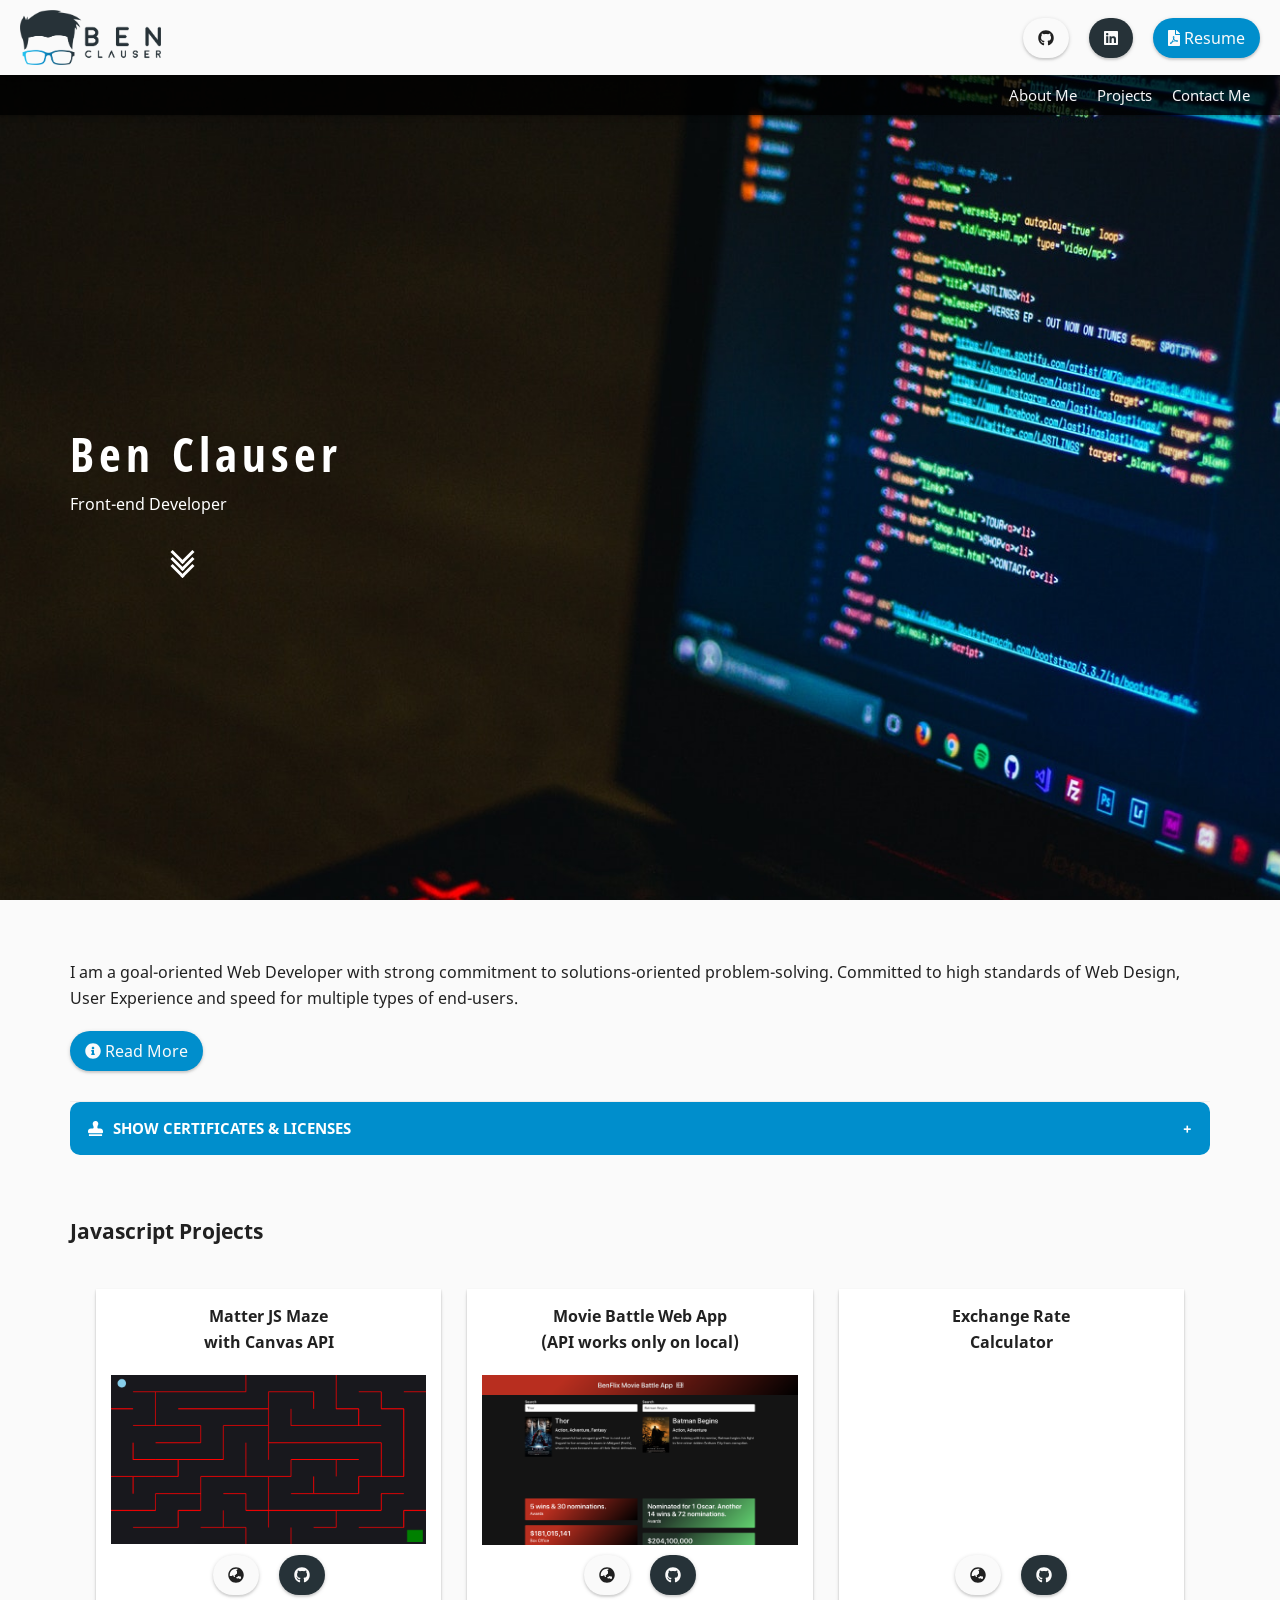
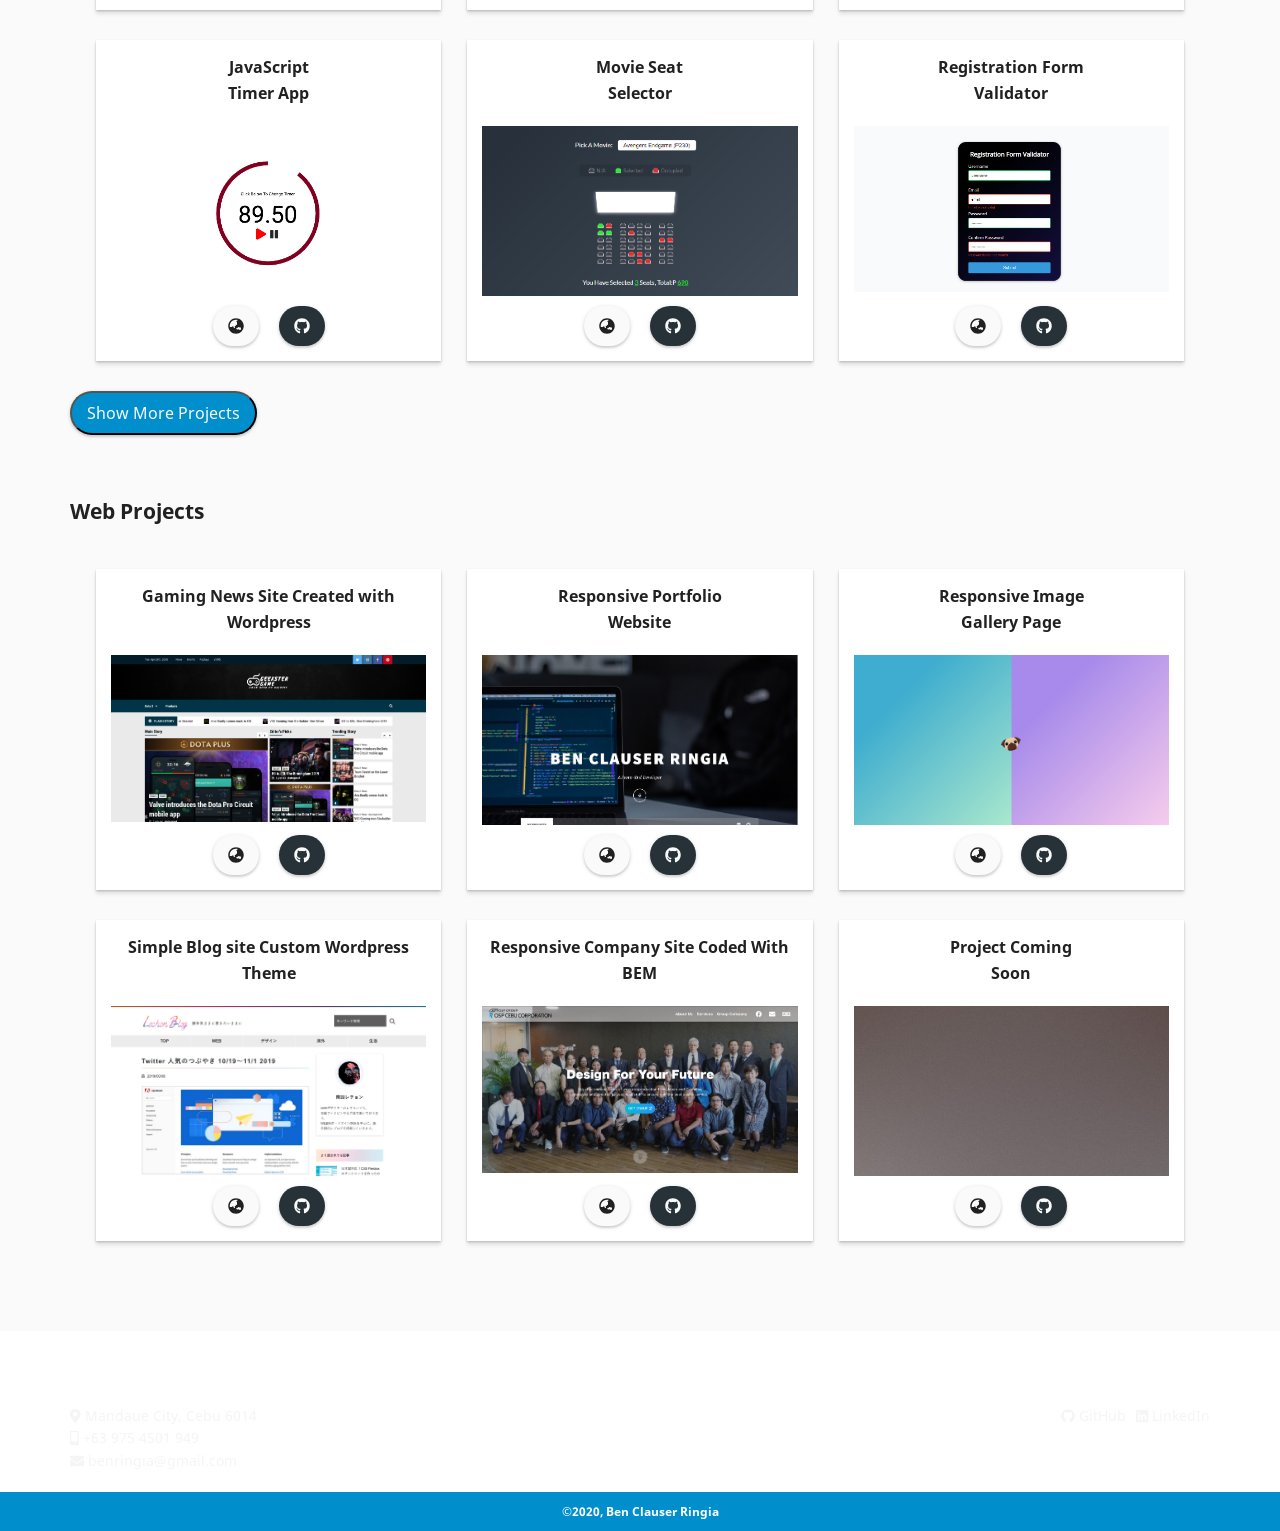
==== commit 640c13b7: "added view more button" ====
--- a/index.html
+++ b/index.html
@@ -180,15 +180,17 @@
                   </div>
                 </div>
                 <div class="l-flex-item-md-4 u-background-white u-box-shadow u-pad-15 u-mar-bottom-20 u-mar-bottom-md-0">
-                  <h4 class = "u-text-center u-mar-bottom-20">Matter JS <br>Physics Engine</h4>
-                  <a href="https://benringia.github.io/physicsengine/" target="_blank" class="u-block u-mar-bottom-10"><div class="u-image"><img class="u-image-fluid u-hover-fx-1" src="assets/images/shapes.png" alt=""></div></a>
-                  <div class="l-flex is-jus-center l-gap-20 ">
-                    <div class="l-gap-item hovbtn"><a class="c-button btn is-light" href="https://benringia.github.io/physicsengine/" target="_blank"><i class="fas fa-globe-asia"></i><span class="u-hidden-lg-max custom">&nbsp;Project</span></a></div>
-                    <div class="l-gap-item hovbtn"><a class="c-button btn" href="https://github.com/benringia/physicsengine/blob/master/app.js" target="_blank"><i class="fab fa-github"></i><span class="u-hidden-lg-max custom">&nbsp;Code</span></a></div>
+                  <h4 class = "u-text-center u-mar-bottom-20">Exchange Rate <br>Calculator</h4>
+                  <a href="https://benringia.github.io/exchangerate-calc/" target="_blank" class="u-block u-mar-bottom-10"><div class="u-image"><img class="u-image-fluid u-hover-fx-1" src="assets/images/exchangerate.png" alt=""></div></a>
+                  <div class="l-flex is-jus-center l-gap-20 ">
+                    <div class="l-gap-item hovbtn"><a class="c-button btn is-light" href="https://benringia.github.io/exchangerate-calc/" target="_blank"><i class="fas fa-globe-asia"></i><span class="u-hidden-lg-max custom">&nbsp;Project</span></a></div>
+                    <div class="l-gap-item hovbtn"><a class="c-button btn" href="https://github.com/benringia/exchangerate-calc" target="_blank"><i class="fab fa-github"></i><span class="u-hidden-lg-max custom">&nbsp;Code</span></a></div>
                   </div>
                 </div>
                
-              </div>
+                
+              </div> <!-- End Flex -->
+              
 
               <div class="l-flex is-jus-spevenly u-mar-bottom-30">
                
@@ -216,8 +218,40 @@
                     <div class="l-gap-item hovbtn"><a class="c-button btn" href="https://github.com/benringia/form-validator/blob/master/app.js" target="_blank"><i class="fab fa-github"></i><span class="u-hidden-lg-max custom">&nbsp;Code</span></a></div>
                   </div>
                 </div>
-              </div>
-   
+                
+              </div>
+              <div class="more" id="moreProjects">
+                <button class="c-button more-btn is-info accordion2">Show More Projects</button>
+              <div class="panel">
+              <div class="l-flex is-jus-spevenly u-mar-bottom-30">
+                <div class="l-flex-item-md-4 u-background-white u-box-shadow u-pad-15 u-mar-bottom-20 u-mar-bottom-md-0">
+                  <h4 class = "u-text-center u-mar-bottom-20">Project Coming <br> Soon</h4>
+                  <a href="" class="u-block u-mar-bottom-10"><div class="u-image"><img class="u-image-fluid u-hover-fx-1" src="assets/images/pic03.jpg" alt=""></div></a>
+                  <div class="l-flex is-jus-center l-gap-20 ">
+                    <div class="l-gap-item hovbtn"><a class="c-button btn is-light" href=""><i class="fas fa-globe-asia"></i><span class="u-hidden-lg-max custom">&nbsp;Project</span></a></div>
+                    <div class="l-gap-item hovbtn"><a class="c-button btn" href=""><i class="fab fa-github"></i><span class="u-hidden-lg-max custom">&nbsp;Code</span></a></div>
+                  </div>
+                </div>
+                <div class="l-flex-item-md-4 u-background-white u-box-shadow u-pad-15 u-mar-bottom-20 u-mar-bottom-md-0">
+                  <h4 class = "u-text-center u-mar-bottom-20">Project Coming <br> Soon</h4>
+                  <a href="" class="u-block u-mar-bottom-10"><div class="u-image"><img class="u-image-fluid u-hover-fx-1" src="assets/images/pic03.jpg" alt=""></div></a>
+                  <div class="l-flex is-jus-center l-gap-20 ">
+                    <div class="l-gap-item hovbtn"><a class="c-button btn is-light" href=""><i class="fas fa-globe-asia"></i><span class="u-hidden-lg-max custom">&nbsp;Project</span></a></div>
+                    <div class="l-gap-item hovbtn"><a class="c-button btn" href=""><i class="fab fa-github"></i><span class="u-hidden-lg-max custom">&nbsp;Code</span></a></div>
+                  </div>
+                </div>
+                <div class="l-flex-item-md-4 u-background-white u-box-shadow u-pad-15 u-mar-bottom-20 u-mar-bottom-md-0">
+                  <h4 class = "u-text-center u-mar-bottom-20">Project Coming <br> Soon</h4>
+                  <a href="" class="u-block u-mar-bottom-10"><div class="u-image"><img class="u-image-fluid u-hover-fx-1" src="assets/images/pic03.jpg" alt=""></div></a>
+                  <div class="l-flex is-jus-center l-gap-20 ">
+                    <div class="l-gap-item hovbtn"><a class="c-button btn is-light" href=""><i class="fas fa-globe-asia"></i><span class="u-hidden-lg-max custom">&nbsp;Project</span></a></div>
+                    <div class="l-gap-item hovbtn"><a class="c-button btn" href=""><i class="fab fa-github"></i><span class="u-hidden-lg-max custom">&nbsp;Code</span></a></div>
+                  </div>
+                </div>
+                
+              </div>
+            </div>
+            </div>
             </article><!-- End - article -->
 
 
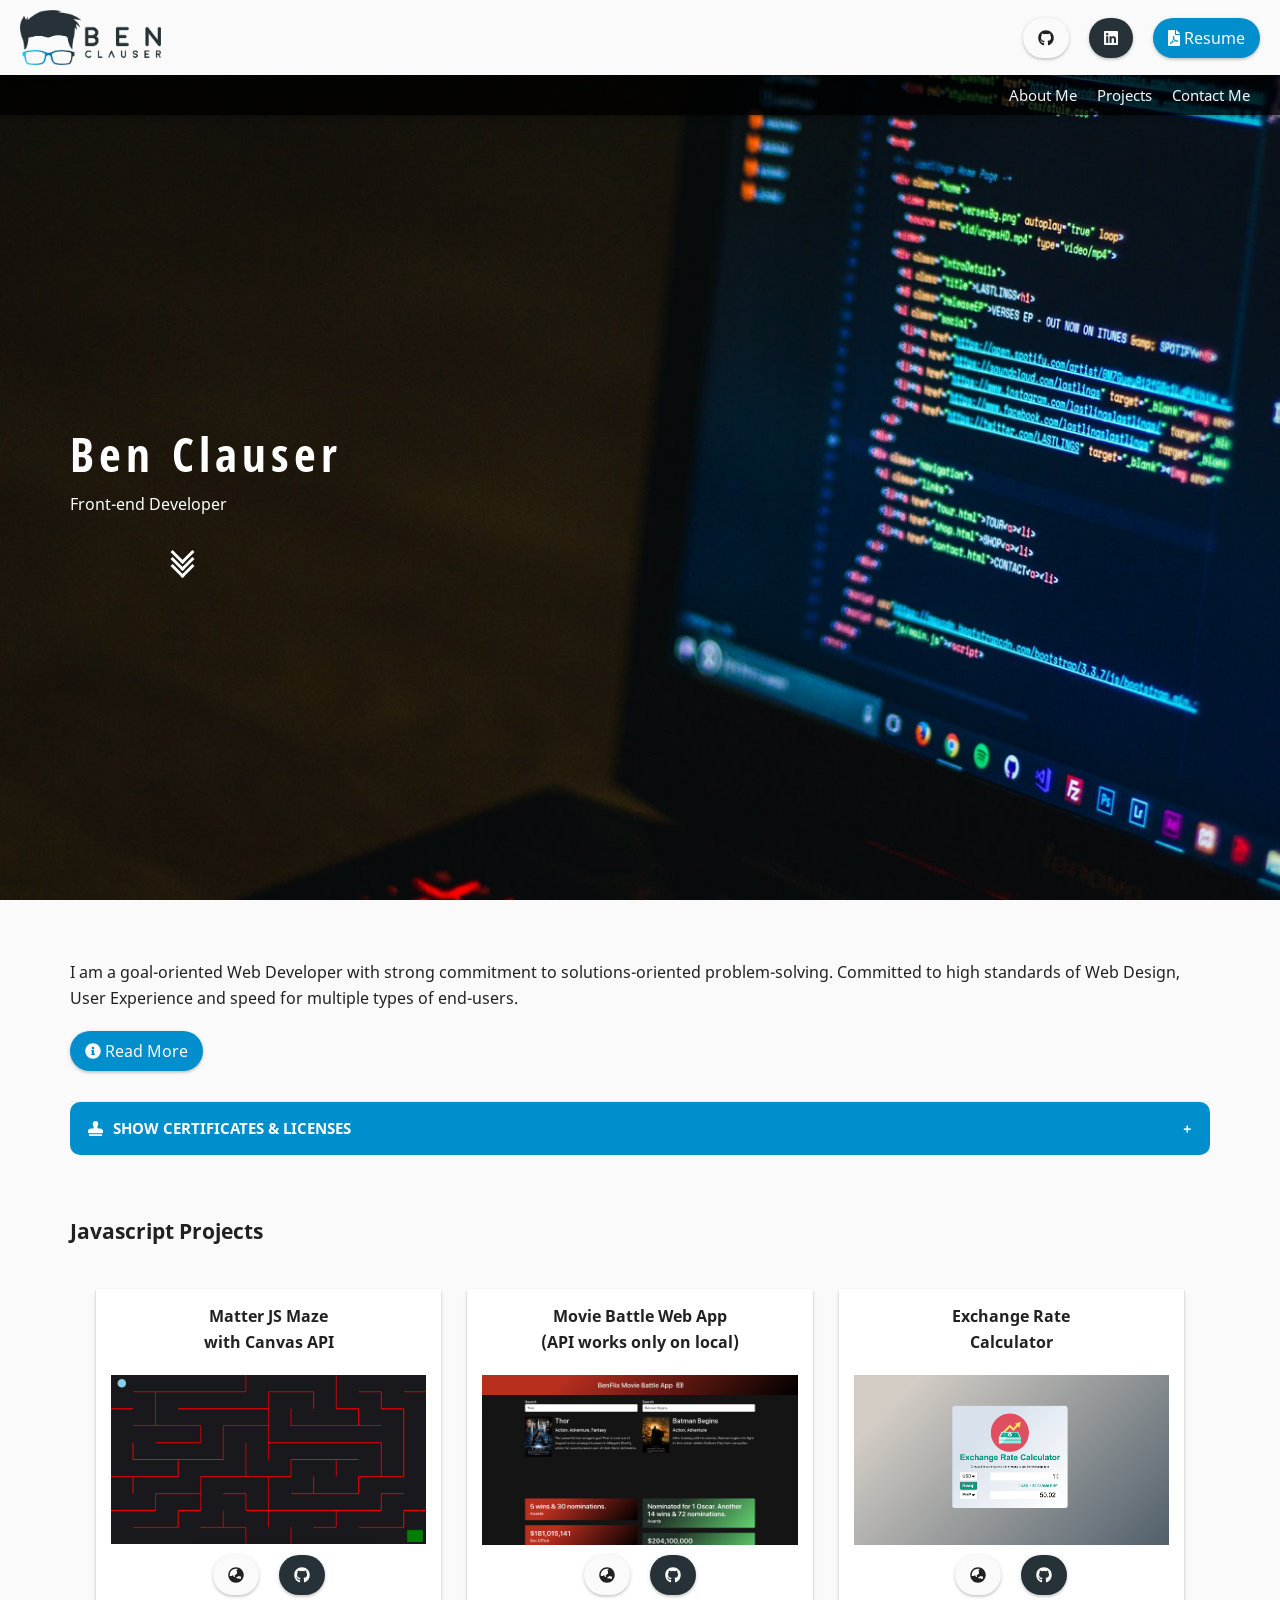
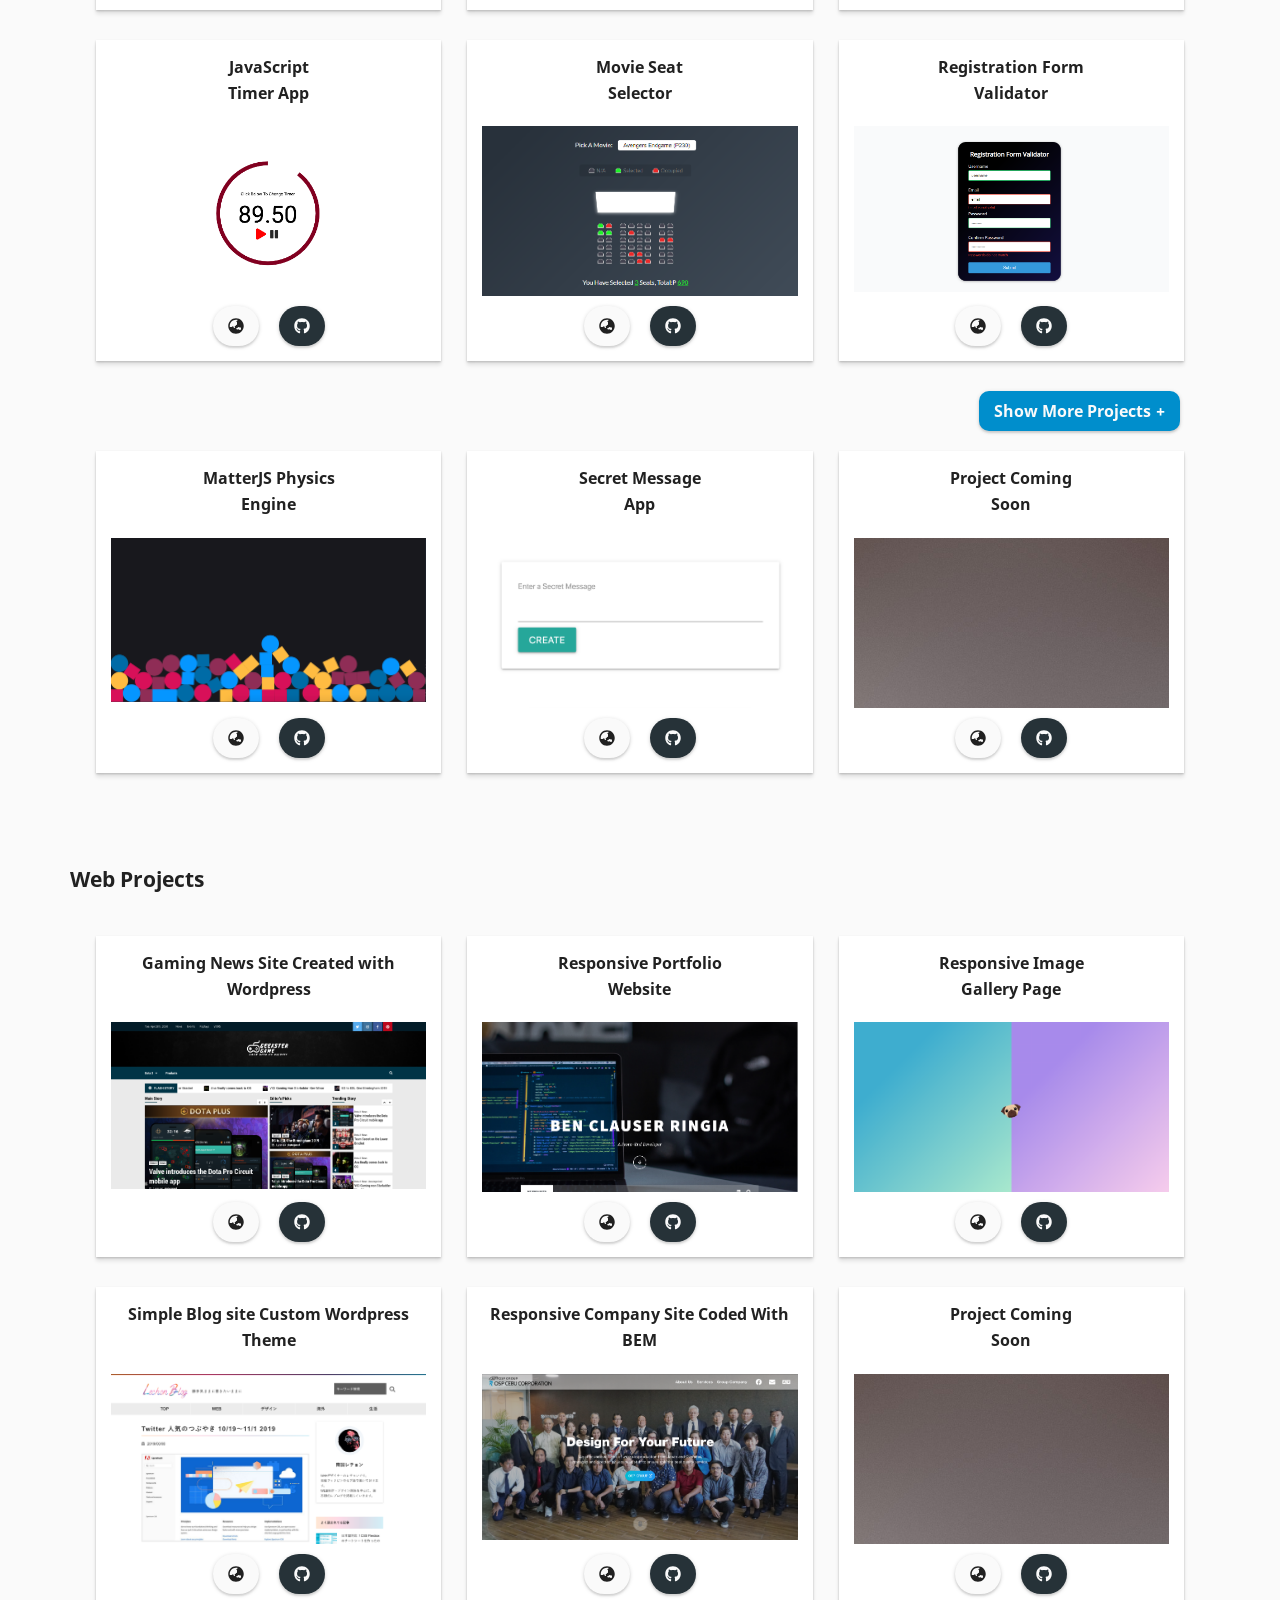
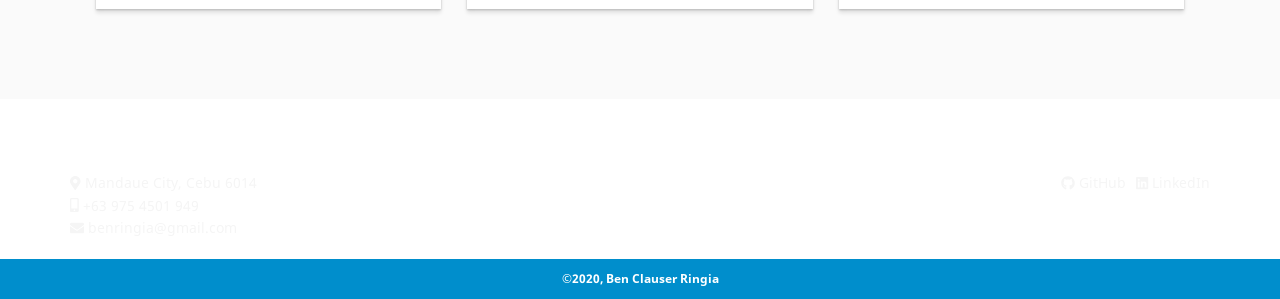
==== commit 9a4d3576: "adjustments" ====
--- a/index.html
+++ b/index.html
@@ -222,22 +222,22 @@
               </div>
               <div class="more" id="moreProjects">
                 <button class="c-button more-btn is-info accordion2">Show More Projects</button>
-              <div class="panel">
+              <div class="panel2">
               <div class="l-flex is-jus-spevenly u-mar-bottom-30">
                 <div class="l-flex-item-md-4 u-background-white u-box-shadow u-pad-15 u-mar-bottom-20 u-mar-bottom-md-0">
-                  <h4 class = "u-text-center u-mar-bottom-20">Project Coming <br> Soon</h4>
-                  <a href="" class="u-block u-mar-bottom-10"><div class="u-image"><img class="u-image-fluid u-hover-fx-1" src="assets/images/pic03.jpg" alt=""></div></a>
-                  <div class="l-flex is-jus-center l-gap-20 ">
-                    <div class="l-gap-item hovbtn"><a class="c-button btn is-light" href=""><i class="fas fa-globe-asia"></i><span class="u-hidden-lg-max custom">&nbsp;Project</span></a></div>
-                    <div class="l-gap-item hovbtn"><a class="c-button btn" href=""><i class="fab fa-github"></i><span class="u-hidden-lg-max custom">&nbsp;Code</span></a></div>
-                  </div>
-                </div>
-                <div class="l-flex-item-md-4 u-background-white u-box-shadow u-pad-15 u-mar-bottom-20 u-mar-bottom-md-0">
-                  <h4 class = "u-text-center u-mar-bottom-20">Project Coming <br> Soon</h4>
-                  <a href="" class="u-block u-mar-bottom-10"><div class="u-image"><img class="u-image-fluid u-hover-fx-1" src="assets/images/pic03.jpg" alt=""></div></a>
-                  <div class="l-flex is-jus-center l-gap-20 ">
-                    <div class="l-gap-item hovbtn"><a class="c-button btn is-light" href=""><i class="fas fa-globe-asia"></i><span class="u-hidden-lg-max custom">&nbsp;Project</span></a></div>
-                    <div class="l-gap-item hovbtn"><a class="c-button btn" href=""><i class="fab fa-github"></i><span class="u-hidden-lg-max custom">&nbsp;Code</span></a></div>
+                  <h4 class = "u-text-center u-mar-bottom-20">MatterJS Physics<br> Engine</h4>
+                  <a href="https://benringia.github.io/physicsengine/" class="u-block u-mar-bottom-10"><div class="u-image"><img class="u-image-fluid u-hover-fx-1" src="assets/images/shapes.png" alt=""></div></a>
+                  <div class="l-flex is-jus-center l-gap-20 ">
+                    <div class="l-gap-item hovbtn"><a class="c-button btn is-light" href="https://benringia.github.io/physicsengine/"><i class="fas fa-globe-asia"></i><span class="u-hidden-lg-max custom">&nbsp;Project</span></a></div>
+                    <div class="l-gap-item hovbtn"><a class="c-button btn" href="https://github.com/benringia/physicsengine"><i class="fab fa-github"></i><span class="u-hidden-lg-max custom">&nbsp;Code</span></a></div>
+                  </div>
+                </div>
+                <div class="l-flex-item-md-4 u-background-white u-box-shadow u-pad-15 u-mar-bottom-20 u-mar-bottom-md-0">
+                  <h4 class = "u-text-center u-mar-bottom-20">Secret Message<br> App</h4>
+                  <a href="https://benringia.github.io/secretmessage/" class="u-block u-mar-bottom-10"><div class="u-image"><img class="u-image-fluid u-hover-fx-1" src="assets/images/message.png" alt=""></div></a>
+                  <div class="l-flex is-jus-center l-gap-20 ">
+                    <div class="l-gap-item hovbtn"><a class="c-button btn is-light" href="https://benringia.github.io/secretmessage/"><i class="fas fa-globe-asia"></i><span class="u-hidden-lg-max custom">&nbsp;Project</span></a></div>
+                    <div class="l-gap-item hovbtn"><a class="c-button btn" href="https://github.com/benringia/secretmessage"><i class="fab fa-github"></i><span class="u-hidden-lg-max custom">&nbsp;Code</span></a></div>
                   </div>
                 </div>
                 <div class="l-flex-item-md-4 u-background-white u-box-shadow u-pad-15 u-mar-bottom-20 u-mar-bottom-md-0">
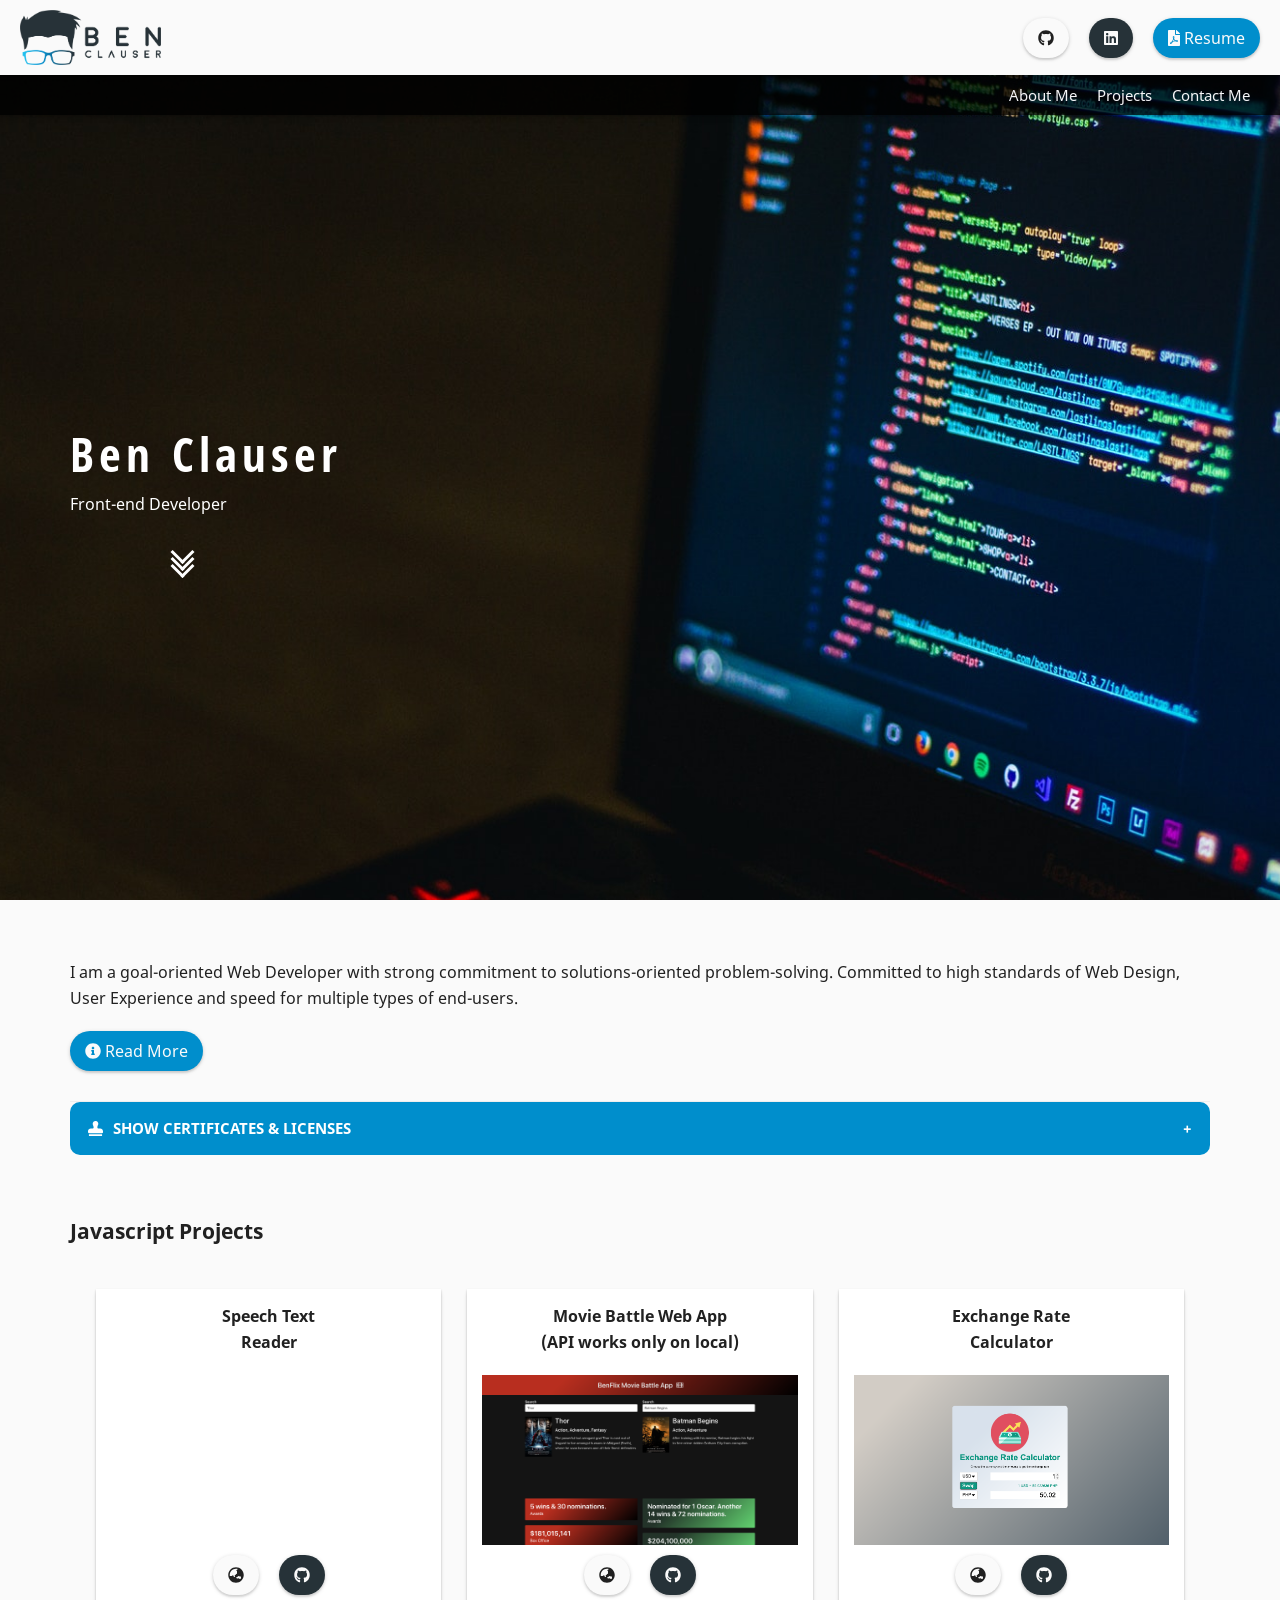
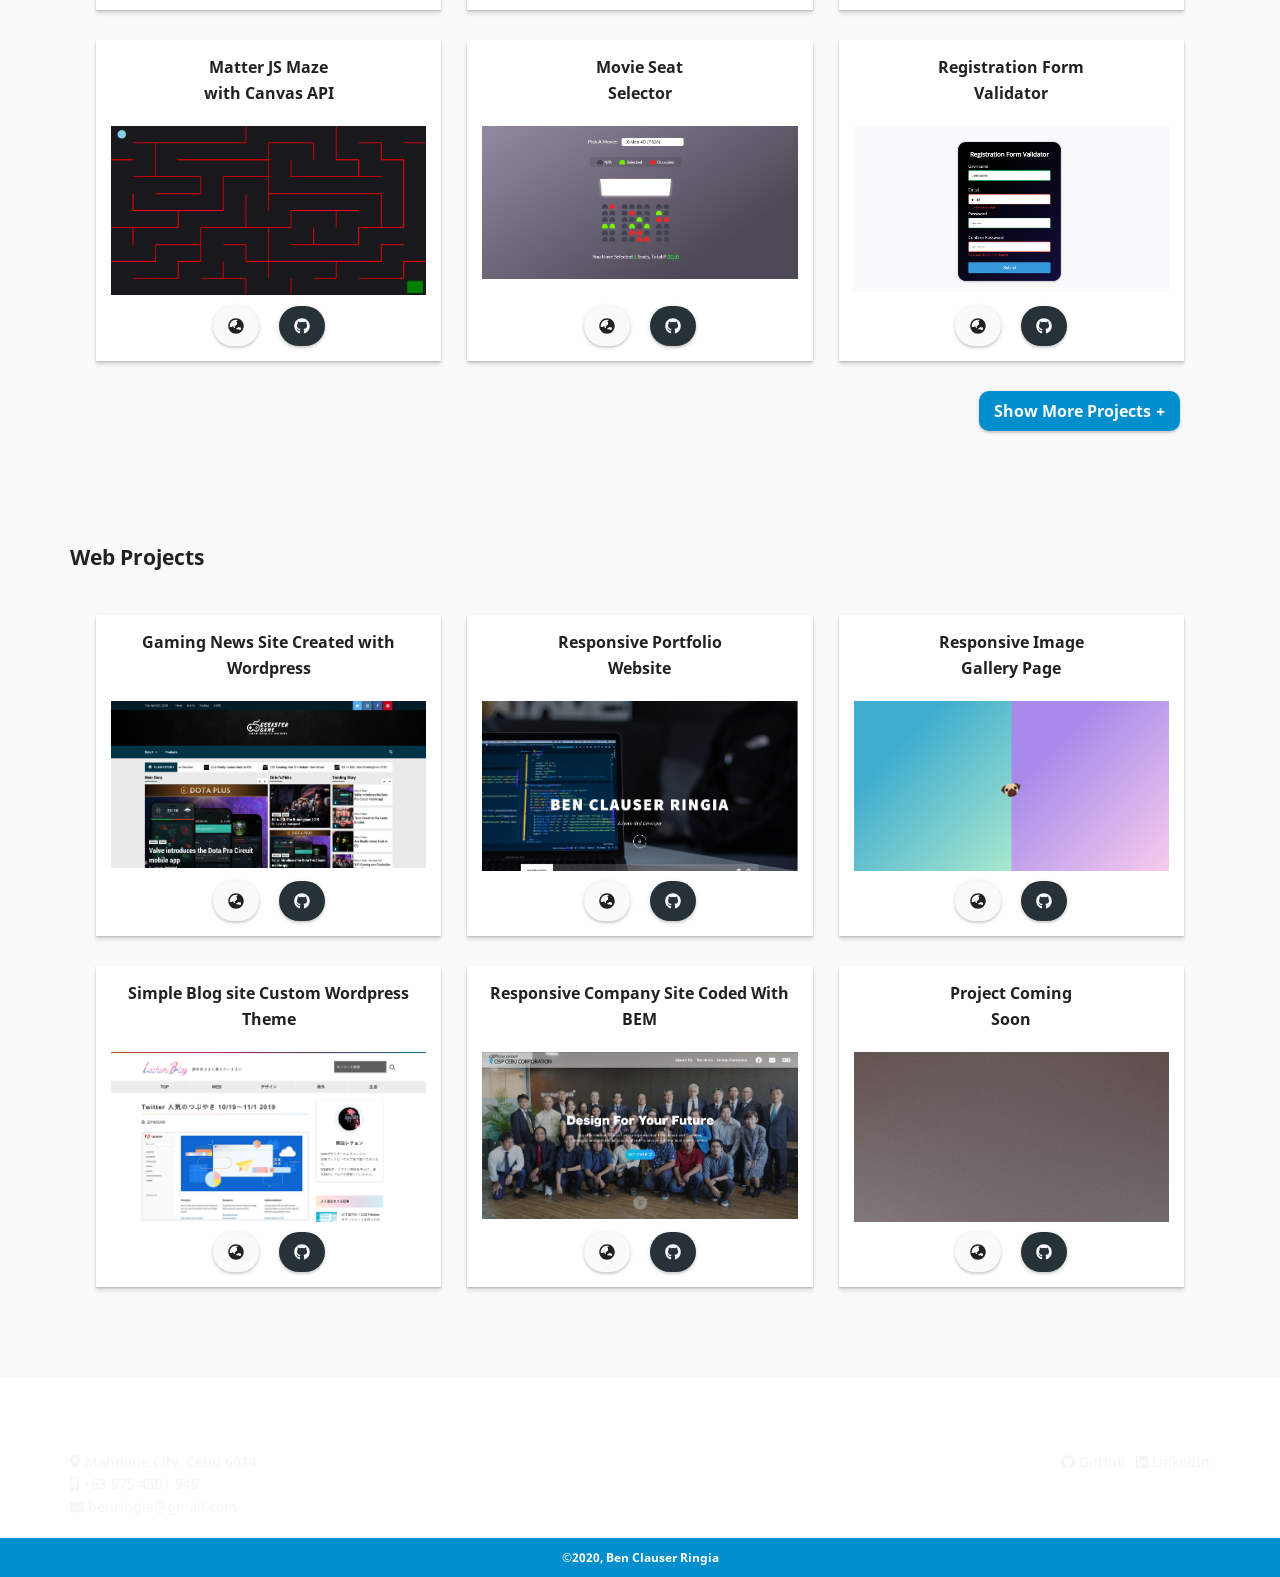
==== commit bc8a7a8e: "new project" ====
--- a/index.html
+++ b/index.html
@@ -162,16 +162,16 @@
 
               <h3 class="c-heading-article u-mar-bottom-20 u-mar-bottom-lg-40">Javascript Projects</h3>
               <div class="l-flex is-jus-spevenly u-mar-bottom-30">
-                <div class="l-flex-item-md-4 u-background-white u-box-shadow u-pad-15 u-mar-bottom-20 u-mar-bottom-md-0">
-                  <h4 class = "u-text-center u-mar-bottom-20">Matter JS Maze<br>with Canvas API</h4>
-                  <a href="https://benringia.github.io/matter-maze/" target="_blank" class="u-block u-mar-bottom-10"><div class="u-image"><img class="u-image-fluid u-hover-fx-1" src="assets/images/maze.png" alt=""></div></a>
-                  <div class="l-flex is-jus-center l-gap-20 ">
-                    <div class="l-gap-item hovbtn"><a class="c-button btn is-light" href="https://benringia.github.io/matter-maze/" target="_blank"><i class="fas fa-globe-asia"></i><span class="u-hidden-lg-max custom">&nbsp;Project</span></a></div>
-                    <div class="l-gap-item hovbtn"><a class="c-button btn" href="https://github.com/benringia/matter-maze/blob/master/app.js" target="_blank"><i class="fab fa-github"></i><span class="u-hidden-lg-max custom">&nbsp;Code</span></a></div>
-                  </div>
-                </div>
-               
-                <div class="l-flex-item-md-4 u-background-white u-box-shadow u-pad-15 u-mar-bottom-20 u-mar-bottom-md-0">
+               
+                <div class="l-flex-item-md-4 u-background-white u-box-shadow u-pad-15 u-mar-bottom-20 u-mar-bottom-md-0 u-border-radius15">
+                  <h4 class = "u-text-center u-mar-bottom-20">Speech Text <br> Reader</h4>
+                  <a href="https://benringia.github.io/speechtextreader/" class="u-block u-mar-bottom-10"><div class="u-image"><img class="u-image-fluid u-hover-fx-1" src="assets/images/speech.png" alt=""></div></a>
+                  <div class="l-flex is-jus-center l-gap-20 ">
+                    <div class="l-gap-item hovbtn"><a class="c-button btn is-light" href="https://benringia.github.io/speechtextreader/"><i class="fas fa-globe-asia"></i><span class="u-hidden-lg-max custom">&nbsp;Project</span></a></div>
+                    <div class="l-gap-item hovbtn"><a class="c-button btn" href="https://github.com/benringia/speechtextreader"><i class="fab fa-github"></i><span class="u-hidden-lg-max custom">&nbsp;Code</span></a></div>
+                  </div>
+                </div>
+                <div class="l-flex-item-md-4 u-background-white u-box-shadow u-pad-15 u-mar-bottom-20 u-mar-bottom-md-0 u-border-radius15">
                   <h4 class = "u-text-center u-mar-bottom-20">Movie Battle Web App<br>(API works only on local)</h4>
                   <a href="https://github.com/benringia/moviebattle" target="_blank" class="u-block u-mar-bottom-10"><div class="u-image"><img class="u-image-fluid u-hover-fx-1" src="assets/images/moviefight.png" alt=""></div></a>
                   <div class="l-flex is-jus-center l-gap-20 ">
@@ -179,7 +179,7 @@
                     <div class="l-gap-item hovbtn"><a class="c-button btn" href="https://github.com/benringia/moviebattle" target="_blank"><i class="fab fa-github"></i><span class="u-hidden-lg-max custom">&nbsp;Code</span></a></div>
                   </div>
                 </div>
-                <div class="l-flex-item-md-4 u-background-white u-box-shadow u-pad-15 u-mar-bottom-20 u-mar-bottom-md-0">
+                <div class="l-flex-item-md-4 u-background-white u-box-shadow u-pad-15 u-mar-bottom-20 u-mar-bottom-md-0 u-border-radius15">
                   <h4 class = "u-text-center u-mar-bottom-20">Exchange Rate <br>Calculator</h4>
                   <a href="https://benringia.github.io/exchangerate-calc/" target="_blank" class="u-block u-mar-bottom-10"><div class="u-image"><img class="u-image-fluid u-hover-fx-1" src="assets/images/exchangerate.png" alt=""></div></a>
                   <div class="l-flex is-jus-center l-gap-20 ">
@@ -194,15 +194,16 @@
 
               <div class="l-flex is-jus-spevenly u-mar-bottom-30">
                
-                <div class="l-flex-item-md-4 u-background-white u-box-shadow u-pad-15 u-mar-bottom-20 u-mar-bottom-md-0">
-                  <h4 class = "u-text-center u-mar-bottom-20">JavaScript<br>Timer App</h4>
-                  <a href="https://benringia.github.io/timer/" target="_blank"class="u-block u-mar-bottom-10"><div class="u-image"><img class="u-image-fluid u-hover-fx-1" src="assets/images/timer.png" alt=""></div></a>
-                  <div class="l-flex is-jus-center l-gap-20 ">
-                    <div class="l-gap-item hovbtn"><a class="c-button btn is-light" href="https://benringia.github.io/timer/" target="_blank"><i class="fas fa-globe-asia"></i><span class="u-hidden-lg-max custom">&nbsp;Project</span></a></div>
-                    <div class="l-gap-item hovbtn"><a class="c-button btn" href="https://github.com/benringia/timer/blob/master/timer.js" target="_blank"><i class="fab fa-github"></i><span class="u-hidden-lg-max custom">&nbsp;Code</span></a></div>
-                  </div>
-                </div>
-                <div class="l-flex-item-md-4 u-background-white u-box-shadow u-pad-15 u-mar-bottom-20 u-mar-bottom-md-0">
+                <div class="l-flex-item-md-4 u-background-white u-box-shadow u-pad-15 u-mar-bottom-20 u-mar-bottom-md-0 u-border-radius15">
+                  <h4 class = "u-text-center u-mar-bottom-20">Matter JS Maze<br>with Canvas API</h4>
+                  <a href="https://benringia.github.io/matter-maze/" target="_blank" class="u-block u-mar-bottom-10"><div class="u-image"><img class="u-image-fluid u-hover-fx-1" src="assets/images/maze.png" alt=""></div></a>
+                  <div class="l-flex is-jus-center l-gap-20 ">
+                    <div class="l-gap-item hovbtn"><a class="c-button btn is-light" href="https://benringia.github.io/matter-maze/" target="_blank"><i class="fas fa-globe-asia"></i><span class="u-hidden-lg-max custom">&nbsp;Project</span></a></div>
+                    <div class="l-gap-item hovbtn"><a class="c-button btn" href="https://github.com/benringia/matter-maze/blob/master/app.js" target="_blank"><i class="fab fa-github"></i><span class="u-hidden-lg-max custom">&nbsp;Code</span></a></div>
+                  </div>
+                </div>
+               
+                <div class="l-flex-item-md-4 u-background-white u-box-shadow u-pad-15 u-mar-bottom-20 u-mar-bottom-md-0 u-border-radius15">
                   <h4 class = "u-text-center u-mar-bottom-20">Movie Seat<br>Selector</h4>
                   <a href="https://benringia.github.io/movieseat-selector/" target="_blank" class="u-block u-mar-bottom-10"><div class="u-image"><img class="u-image-fluid u-hover-fx-1" src="assets/images/movieseat.png" alt=""></div></a>
                   <div class="l-flex is-jus-center l-gap-20 ">
@@ -210,7 +211,7 @@
                     <div class="l-gap-item hovbtn"><a class="c-button btn" href="https://github.com/benringia/movieseat-selector" target="_blank"><i class="fab fa-github"></i><span class="u-hidden-lg-max custom">&nbsp;Code</span></a></div>
                   </div>
                 </div>
-                <div class="l-flex-item-md-4 u-background-white u-box-shadow u-pad-15 u-mar-bottom-20 u-mar-bottom-md-0">
+                <div class="l-flex-item-md-4 u-background-white u-box-shadow u-pad-15 u-mar-bottom-20 u-mar-bottom-md-0 u-border-radius15">
                   <h4 class = "u-text-center u-mar-bottom-20">Registration Form<br>Validator</h4>
                   <a href="https://benringia.github.io/form-validator/" target="_blank" class="u-block u-mar-bottom-10"><div class="u-image"><img class="u-image-fluid u-hover-fx-1" src="assets/images/form.png" alt=""></div></a>
                   <div class="l-flex is-jus-center l-gap-20 ">
@@ -224,7 +225,7 @@
                 <button class="c-button more-btn is-info accordion2">Show More Projects</button>
               <div class="panel2">
               <div class="l-flex is-jus-spevenly u-mar-bottom-30">
-                <div class="l-flex-item-md-4 u-background-white u-box-shadow u-pad-15 u-mar-bottom-20 u-mar-bottom-md-0">
+                <div class="l-flex-item-md-4 u-background-white u-box-shadow u-pad-15 u-mar-bottom-20 u-mar-bottom-md-0 u-border-radius15">
                   <h4 class = "u-text-center u-mar-bottom-20">MatterJS Physics<br> Engine</h4>
                   <a href="https://benringia.github.io/physicsengine/" class="u-block u-mar-bottom-10"><div class="u-image"><img class="u-image-fluid u-hover-fx-1" src="assets/images/shapes.png" alt=""></div></a>
                   <div class="l-flex is-jus-center l-gap-20 ">
@@ -232,7 +233,7 @@
                     <div class="l-gap-item hovbtn"><a class="c-button btn" href="https://github.com/benringia/physicsengine"><i class="fab fa-github"></i><span class="u-hidden-lg-max custom">&nbsp;Code</span></a></div>
                   </div>
                 </div>
-                <div class="l-flex-item-md-4 u-background-white u-box-shadow u-pad-15 u-mar-bottom-20 u-mar-bottom-md-0">
+                <div class="l-flex-item-md-4 u-background-white u-box-shadow u-pad-15 u-mar-bottom-20 u-mar-bottom-md-0 u-border-radius15">
                   <h4 class = "u-text-center u-mar-bottom-20">Secret Message<br> App</h4>
                   <a href="https://benringia.github.io/secretmessage/" class="u-block u-mar-bottom-10"><div class="u-image"><img class="u-image-fluid u-hover-fx-1" src="assets/images/message.png" alt=""></div></a>
                   <div class="l-flex is-jus-center l-gap-20 ">
@@ -240,14 +241,15 @@
                     <div class="l-gap-item hovbtn"><a class="c-button btn" href="https://github.com/benringia/secretmessage"><i class="fab fa-github"></i><span class="u-hidden-lg-max custom">&nbsp;Code</span></a></div>
                   </div>
                 </div>
-                <div class="l-flex-item-md-4 u-background-white u-box-shadow u-pad-15 u-mar-bottom-20 u-mar-bottom-md-0">
-                  <h4 class = "u-text-center u-mar-bottom-20">Project Coming <br> Soon</h4>
-                  <a href="" class="u-block u-mar-bottom-10"><div class="u-image"><img class="u-image-fluid u-hover-fx-1" src="assets/images/pic03.jpg" alt=""></div></a>
-                  <div class="l-flex is-jus-center l-gap-20 ">
-                    <div class="l-gap-item hovbtn"><a class="c-button btn is-light" href=""><i class="fas fa-globe-asia"></i><span class="u-hidden-lg-max custom">&nbsp;Project</span></a></div>
-                    <div class="l-gap-item hovbtn"><a class="c-button btn" href=""><i class="fab fa-github"></i><span class="u-hidden-lg-max custom">&nbsp;Code</span></a></div>
-                  </div>
-                </div>
+                <div class="l-flex-item-md-4 u-background-white u-box-shadow u-pad-15 u-mar-bottom-20 u-mar-bottom-md-0 u-border-radius15">
+                  <h4 class = "u-text-center u-mar-bottom-20">JavaScript<br>Timer App</h4>
+                  <a href="https://benringia.github.io/timer/" target="_blank"class="u-block u-mar-bottom-10"><div class="u-image"><img class="u-image-fluid u-hover-fx-1" src="assets/images/timer.png" alt=""></div></a>
+                  <div class="l-flex is-jus-center l-gap-20 ">
+                    <div class="l-gap-item hovbtn"><a class="c-button btn is-light" href="https://benringia.github.io/timer/" target="_blank"><i class="fas fa-globe-asia"></i><span class="u-hidden-lg-max custom">&nbsp;Project</span></a></div>
+                    <div class="l-gap-item hovbtn"><a class="c-button btn" href="https://github.com/benringia/timer/blob/master/timer.js" target="_blank"><i class="fab fa-github"></i><span class="u-hidden-lg-max custom">&nbsp;Code</span></a></div>
+                  </div>
+                </div>
+               
                 
               </div>
             </div>
@@ -259,7 +261,7 @@
                     <h3 class="c-heading-article u-mar-bottom-20 u-mar-bottom-lg-40">Web Projects</h3>
                     <div class="carousel alt">
                     <div class="l-flex is-jus-spevenly u-mar-bottom-30">
-                      <div class="l-flex-item-md-4 u-background-white u-box-shadow u-pad-15 u-mar-bottom-20 u-mar-bottom-md-0">
+                      <div class="l-flex-item-md-4 u-background-white u-box-shadow u-pad-15 u-mar-bottom-20 u-mar-bottom-md-0  u-border-radius15">
                         <h4 class = "u-text-center u-mar-bottom-20">Gaming News Site Created with Wordpress</h4>
                         <a href="http://www.geekstergame.com/" target="_blank" class="u-block u-mar-bottom-10"><div class="u-image"><img class="u-image-fluid u-hover-fx-1" src="assets/images/res-page-wordpress.png" alt=""></div></a>
                         <div class="l-flex is-jus-center l-gap-20 ">
@@ -267,7 +269,7 @@
                           <div class="l-gap-item hovbtn"><a class="c-button btn" href="http://www.geekstergame.com/" target="_blank"><i class="fab fa-github"></i><span class="u-hidden-lg-max custom">&nbsp;Code</span></a></div>
                         </div>
                       </div>
-                      <div class="l-flex-item-md-4 u-background-white u-box-shadow u-pad-15 u-mar-bottom-20 u-mar-bottom-md-0">
+                      <div class="l-flex-item-md-4 u-background-white u-box-shadow u-pad-15 u-mar-bottom-20 u-mar-bottom-md-0  u-border-radius15">
                         <h4 class = "u-text-center u-mar-bottom-20">Responsive Portfolio <br>Website</h4>
                         <a href="https://benringia.github.io/benclauser/" target="_blank"class="u-block u-mar-bottom-10"><div class="u-image"><img class="u-image-fluid u-hover-fx-1" src="assets/images/portfolio.png" alt=""></div></a>
                         <div class="l-flex is-jus-center l-gap-20 ">
@@ -276,7 +278,7 @@
                         </div>
                       </div>
 
-                      <div class="l-flex-item-md-4 u-background-white u-box-shadow u-pad-15 u-mar-bottom-20 u-mar-bottom-md-0">
+                      <div class="l-flex-item-md-4 u-background-white u-box-shadow u-pad-15 u-mar-bottom-20 u-mar-bottom-md-0  u-border-radius15">
                         <h4 class = "u-text-center u-mar-bottom-20">Responsive Image <br>Gallery Page</h4>
                         <a href="https://benringia.github.io/nickles/" target="_blank" class="u-block u-mar-bottom-10"><div class="u-image"><img class="u-image-fluid u-hover-fx-1" src="assets/images/nickles.png" alt=""></div></a>
                         <div class="l-flex is-jus-center l-gap-20 ">
@@ -288,7 +290,7 @@
                     
 
                     <div class="l-flex is-jus-spevenly u-mar-bottom-30">
-                      <div class="l-flex-item-md-4 u-background-white u-box-shadow u-pad-15 u-mar-bottom-20 u-mar-bottom-md-0">
+                      <div class="l-flex-item-md-4 u-background-white u-box-shadow u-pad-15 u-mar-bottom-20 u-mar-bottom-md-0  u-border-radius15">
                         <h4 class = "u-text-center u-mar-bottom-20">Simple Blog site Custom Wordpress Theme</h4>
                         <a href="https://benringia.github.io/blg/" target="_blank" class="u-block u-mar-bottom-10"><div class="u-image"><img class="u-image-fluid u-hover-fx-1" src="assets/images/res-wrd-theme.png" alt=""></div></a>
                         <div class="l-flex is-jus-center l-gap-20 ">
@@ -296,7 +298,7 @@
                           <div class="l-gap-item hovbtn"><a class="c-button btn" href="https://github.com/benringia/blg" target="_blank"><i class="fab fa-github"></i><span class="u-hidden-lg-max custom">&nbsp;Code</span></a></div>
                         </div>
                       </div>
-                      <div class="l-flex-item-md-4 u-background-white u-box-shadow u-pad-15 u-mar-bottom-20 u-mar-bottom-md-0">
+                      <div class="l-flex-item-md-4 u-background-white u-box-shadow u-pad-15 u-mar-bottom-20 u-mar-bottom-md-0  u-border-radius15">
                         <h4 class = "u-text-center u-mar-bottom-20">Responsive Company Site Coded With BEM</h4>
                         <a href="" class="u-block u-mar-bottom-10"><div class="u-image"><img class="u-image-fluid u-hover-fx-1" src="assets/images/res-page.png" alt=""></div></a>
                         <div class="l-flex is-jus-center l-gap-20 ">
@@ -305,7 +307,7 @@
                         </div>
                       </div>
                       
-                      <div class="l-flex-item-md-4 u-background-white u-box-shadow u-pad-15 u-mar-bottom-20 u-mar-bottom-md-0">
+                      <div class="l-flex-item-md-4 u-background-white u-box-shadow u-pad-15 u-mar-bottom-20 u-mar-bottom-md-0  u-border-radius15">
                         <h4 class = "u-text-center u-mar-bottom-20">Project Coming <br> Soon</h4>
                         <a href="" class="u-block u-mar-bottom-10"><div class="u-image"><img class="u-image-fluid u-hover-fx-1" src="assets/images/pic03.jpg" alt=""></div></a>
                         <div class="l-flex is-jus-center l-gap-20 ">
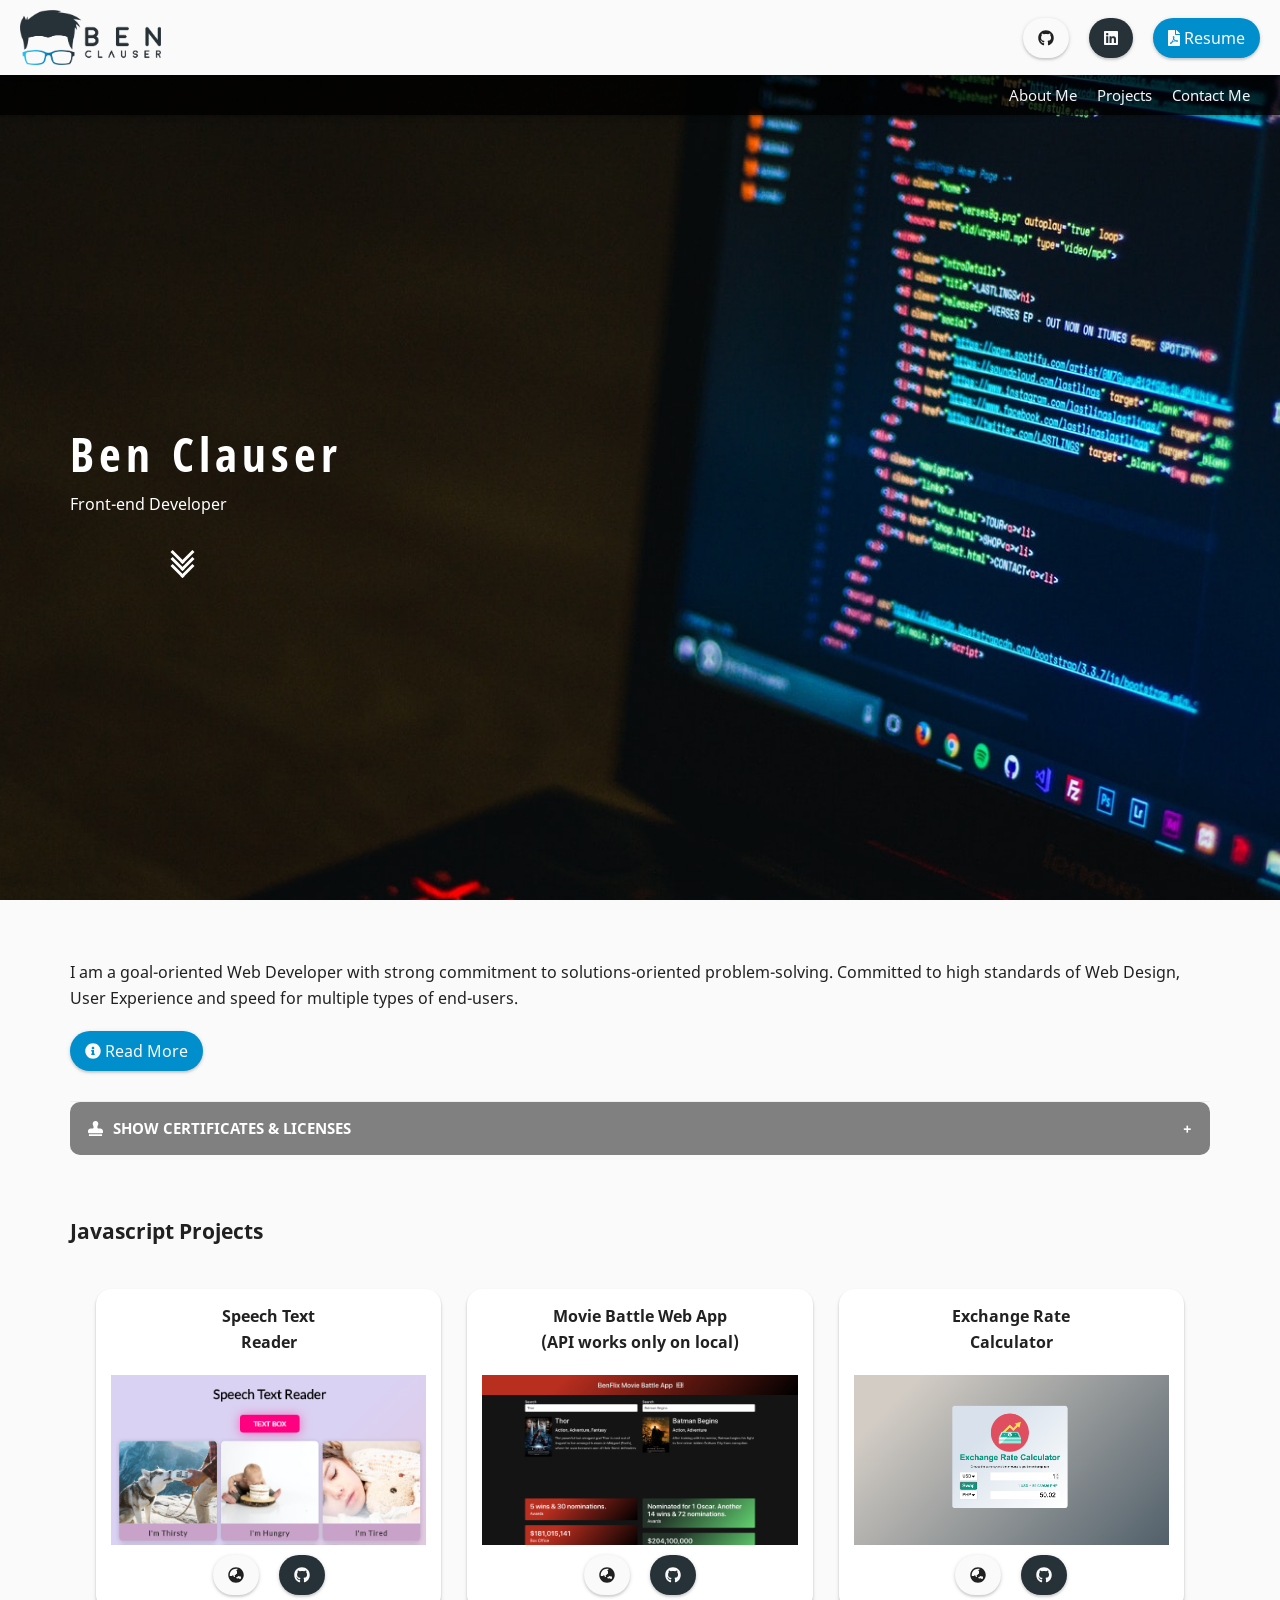
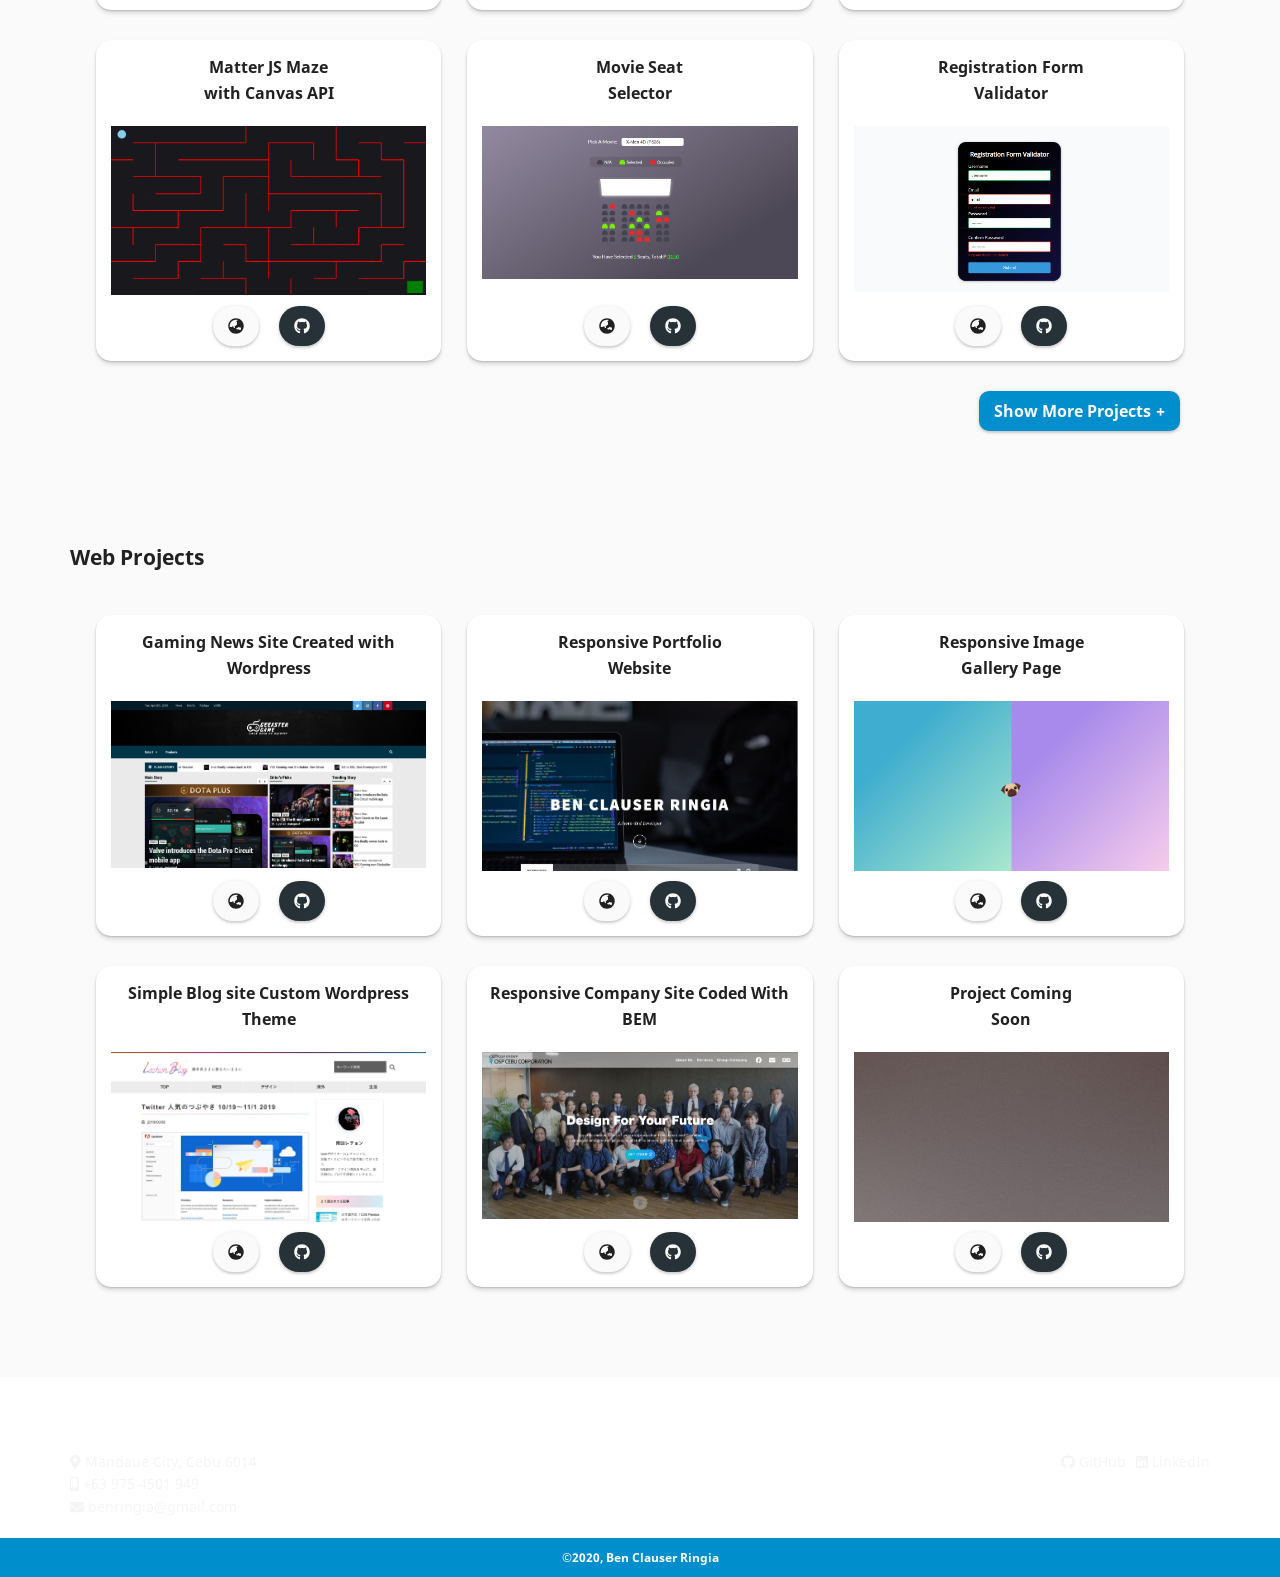
==== commit 2f2ea3bb: "Removed certificates" ====
--- a/index.html
+++ b/index.html
@@ -129,7 +129,7 @@
                 <div class="l-gap-item"><a class="c-button .minw is-info" href=""><i class="icon fas fa-info-circle"></i><span>&nbsp;Read More</span></a></div>
               </div>
               <div class="accordion-parent">
-                <button class="accordion"><i class="mar-rt10 fas fa-stamp"></i>SHOW CERTIFICATES & LICENSES</button>
+                <button class="accordion disabled"><i class="mar-rt10 fas fa-stamp"></i>SHOW CERTIFICATES & LICENSES</button>
                 <div class="panel">
                 <div class="galleryContainer">
                   <div class="slideShowContainer">
@@ -137,7 +137,7 @@
                       <div onclick="plusSlides(-1)" class="nextPrevBtn leftArrow"><span class="arrow arrowLeft"></span></div>
                       <div onclick="plusSlides(1)" class="nextPrevBtn rightArrow"><span class="arrow arrowRight"></span></div>
                       
-                      <div class="imageHolder">
+                      <!-- <div class="imageHolder">
                           <img src="assets/images/cert2.png">
                       </div>
                       <div class="imageHolder">
@@ -145,11 +145,19 @@
                       </div>
                       <div class="imageHolder">
                           <img src="assets/images/cert3.png">
-                      </div>
+                      </div> -->
                       <!-- <div class="imageHolder">
                           <img src="images/img_4.jpg">
                           <p class="captionText">Caption Text-04</p>
-                      </div> -->
+                      </div>
+                      <div class="imageHolder">
+                        <img src="images/img_4.jpg">
+                        <p class="captionText">Caption Text-04</p>
+                    </div>
+                    <div class="imageHolder">
+                      <img src="images/img_4.jpg">
+                      <p class="captionText">Caption Text-04</p>
+                  </div> -->
                   </div>
                   <div id="dotsContainer"></div>
               </div>
